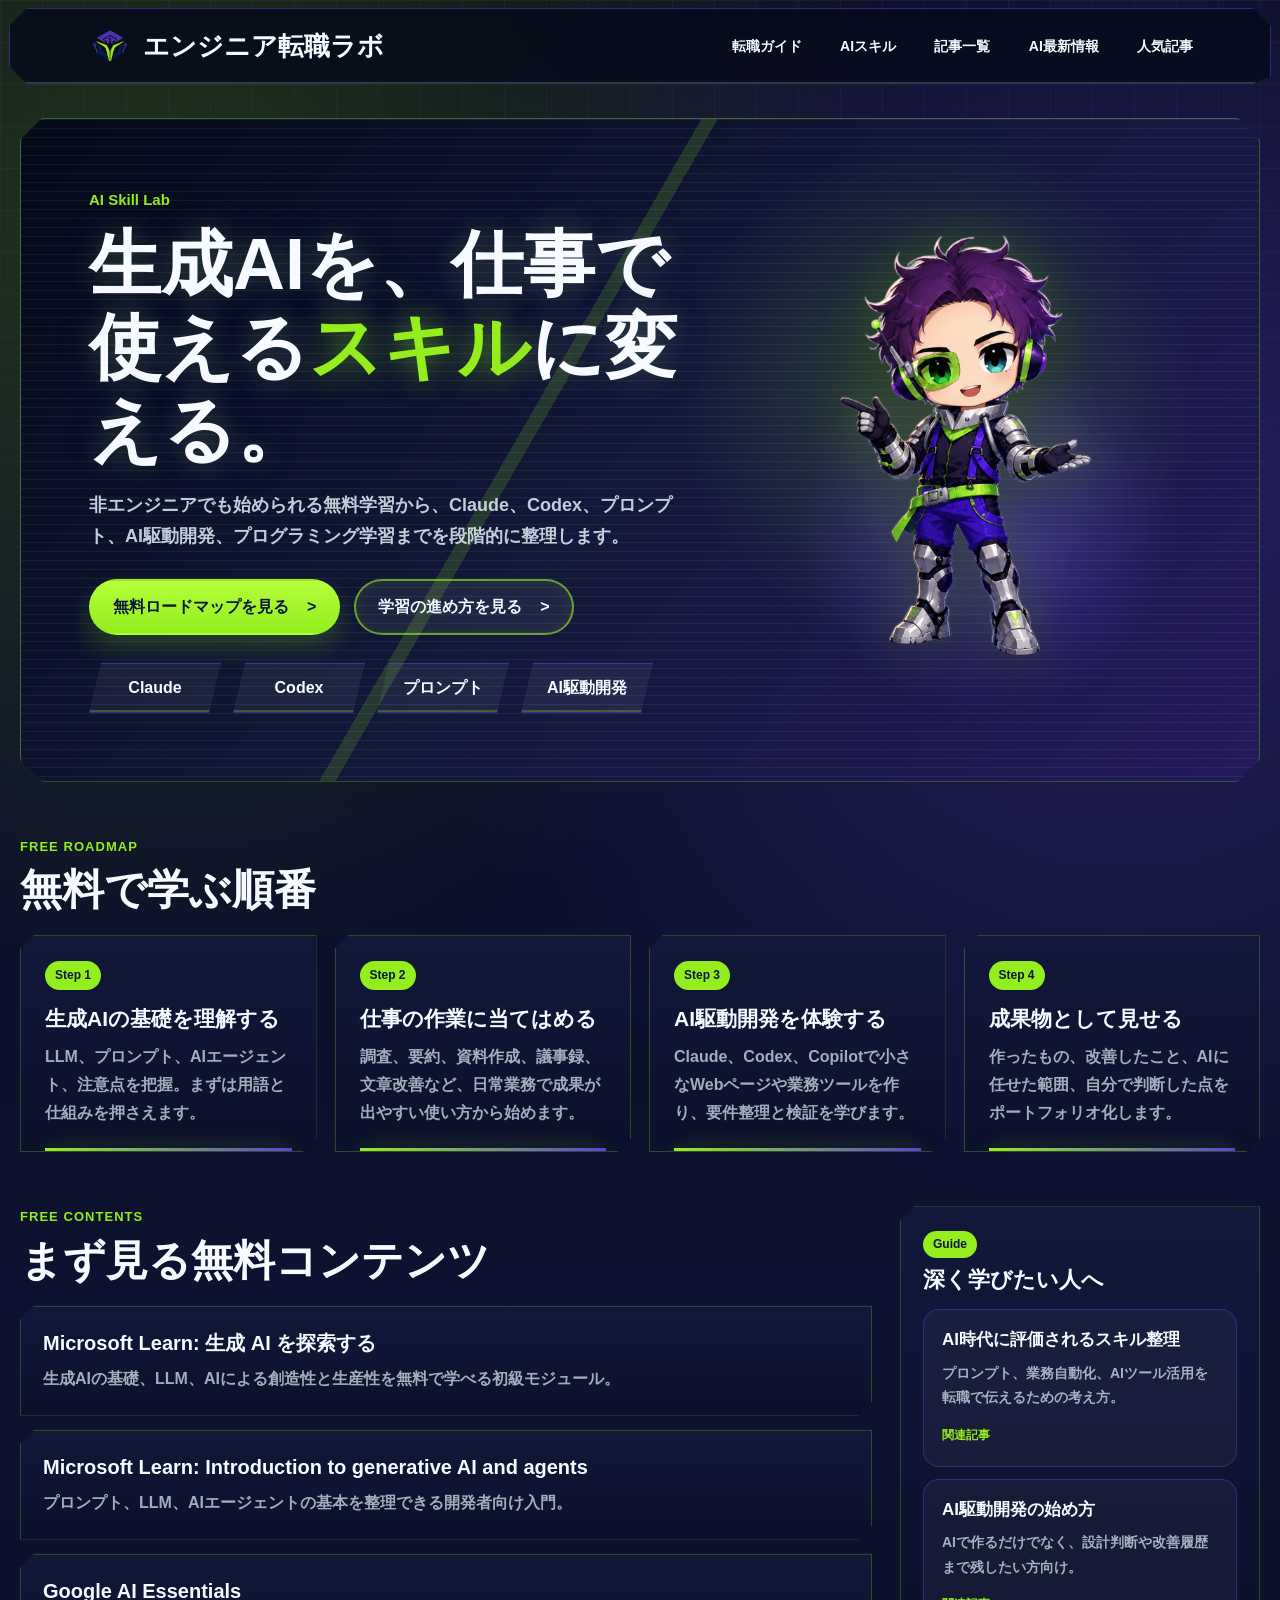
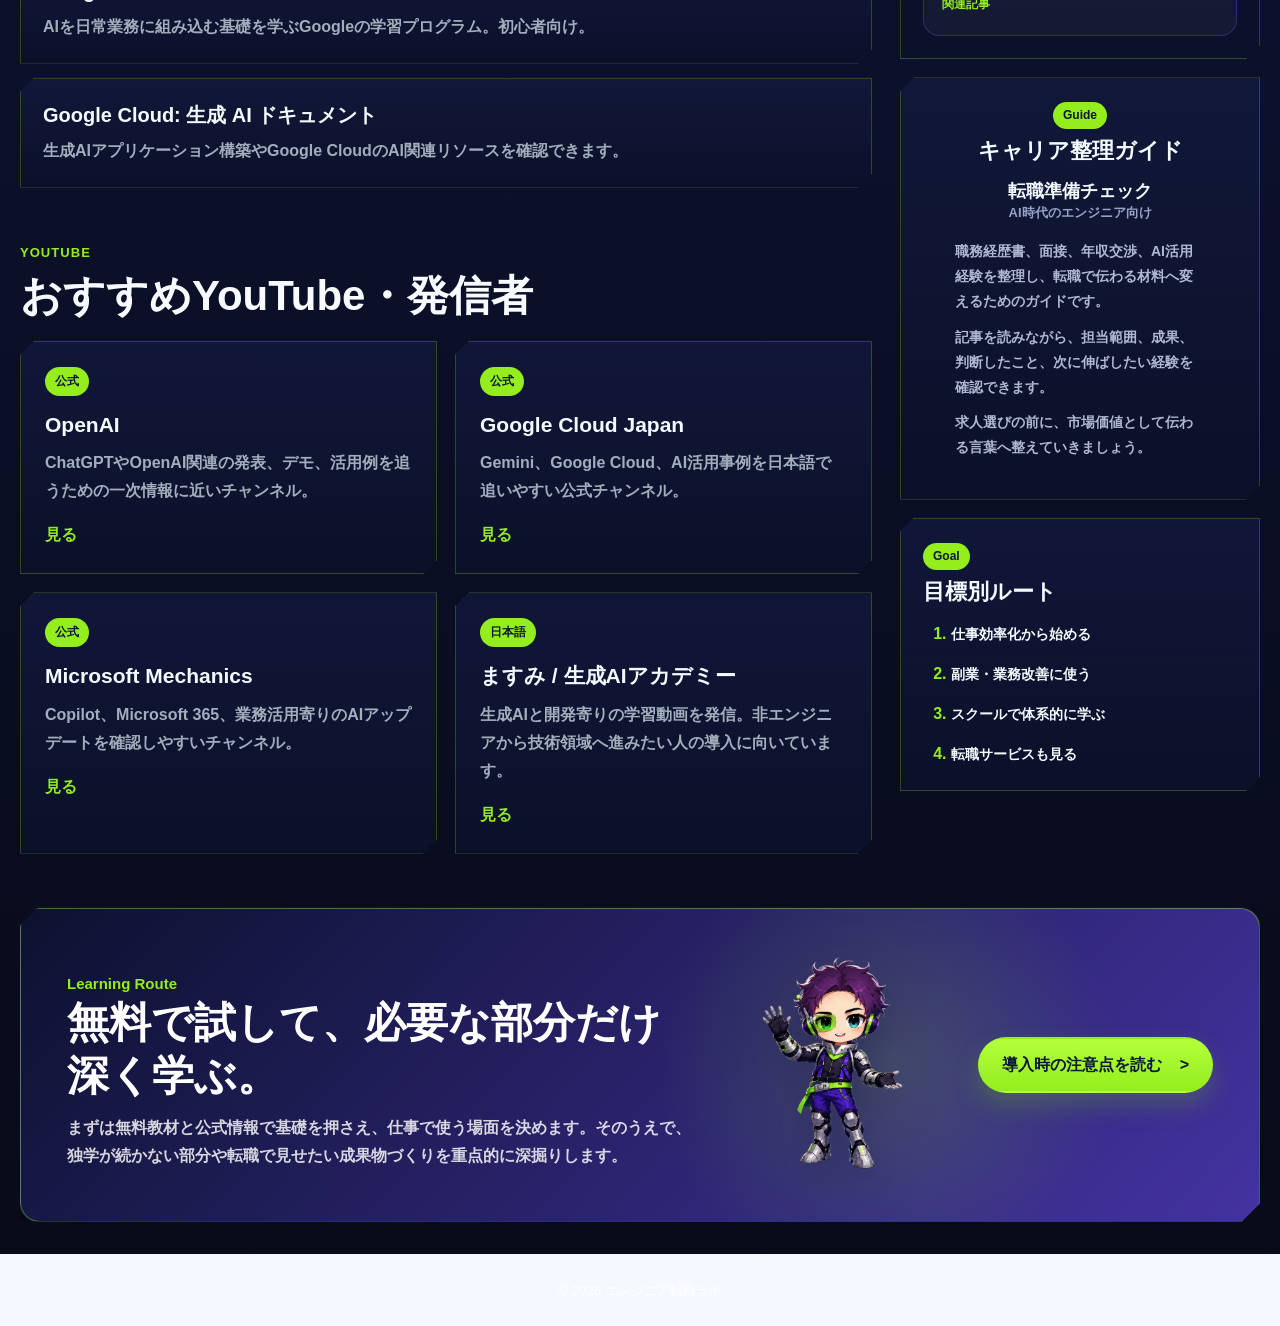
==== ai-skills.html @ df81b8a1 "Harden affiliate link handling" ====
<!DOCTYPE html>
<html lang="ja">
<head>
  <meta charset="UTF-8">
  <meta name="viewport" content="width=device-width, initial-scale=1.0">
  <meta name="description" content="非エンジニアから実務経験者まで、生成AIを仕事とキャリアに活かすための無料学習ロードマップです。">
  <title>AIスキルラボ | 生成AIを無料で学ぶロードマップ</title>
  <link rel="stylesheet" href="styles.css?v=20260515-14">
</head>
<body class="ai-lab-page">
  <header class="site-header">
    <a class="brand" href="index.html">
      <img src="logo2.png" alt="" aria-hidden="true">
      <span>エンジニア転職ラボ</span>
    </a>
    <button class="menu-toggle" type="button" aria-expanded="false" aria-label="メニューを開く">
      <span></span>
      <span></span>
      <span></span>
    </button>
    <nav class="nav" aria-label="主要ナビゲーション">
      <a href="index.html#main-article">転職ガイド</a>
      <a href="ai-skills.html">AIスキル</a>
      <a href="articles.html">記事一覧</a>
      <a href="index.html#ai-news">AI最新情報</a>
      <a href="index.html#popular">人気記事</a>
    </nav>
  </header>

  <main>
    <section class="skill-hero">
      <div>
        <p class="eyebrow">AI Skill Lab</p>
        <h1>生成AIを、仕事で使える<span>スキル</span>に変える。</h1>
        <p>
          非エンジニアでも始められる無料学習から、Claude、Codex、プロンプト、AI駆動開発、プログラミング学習までを段階的に整理します。
        </p>
        <div class="hero-actions">
          <a class="button primary" href="#roadmap">無料ロードマップを見る</a>
          <a class="button secondary" href="#paid">学習の進め方を見る</a>
        </div>
        <div class="cyber-tags" aria-label="学習カテゴリ">
          <a href="#roadmap">Claude</a>
          <a href="#roadmap">Codex</a>
          <a href="#roadmap">プロンプト</a>
          <a href="#roadmap">AI駆動開発</a>
        </div>
      </div>
      <img src="image3.webp" alt="" aria-hidden="true">
    </section>

    <section id="roadmap" class="lab-section">
      <div class="section-heading">
        <p>Free Roadmap</p>
        <h2>無料で学ぶ順番</h2>
      </div>
      <div class="roadmap-grid">
        <article>
          <span>Step 1</span>
          <h3>生成AIの基礎を理解する</h3>
          <p>LLM、プロンプト、AIエージェント、注意点を把握。まずは用語と仕組みを押さえます。</p>
        </article>
        <article>
          <span>Step 2</span>
          <h3>仕事の作業に当てはめる</h3>
          <p>調査、要約、資料作成、議事録、文章改善など、日常業務で成果が出やすい使い方から始めます。</p>
        </article>
        <article>
          <span>Step 3</span>
          <h3>AI駆動開発を体験する</h3>
          <p>Claude、Codex、Copilotで小さなWebページや業務ツールを作り、要件整理と検証を学びます。</p>
        </article>
        <article>
          <span>Step 4</span>
          <h3>成果物として見せる</h3>
          <p>作ったもの、改善したこと、AIに任せた範囲、自分で判断した点をポートフォリオ化します。</p>
        </article>
      </div>
    </section>

    <section class="lab-layout">
      <div>
        <section class="resource-section">
          <div class="section-heading">
            <p>Free Contents</p>
            <h2>まず見る無料コンテンツ</h2>
          </div>
          <div class="resource-list">
            <a href="https://learn.microsoft.com/ja-jp/training/modules/explore-generative-ai/" target="_blank" rel="noopener">
              <strong>Microsoft Learn: 生成 AI を探索する</strong>
              <p>生成AIの基礎、LLM、AIによる創造性と生産性を無料で学べる初級モジュール。</p>
            </a>
            <a href="https://learn.microsoft.com/training/modules/fundamentals-generative-ai" target="_blank" rel="noopener">
              <strong>Microsoft Learn: Introduction to generative AI and agents</strong>
              <p>プロンプト、LLM、AIエージェントの基本を整理できる開発者向け入門。</p>
            </a>
            <a href="https://grow.google/ai-essentials/" target="_blank" rel="noopener">
              <strong>Google AI Essentials</strong>
              <p>AIを日常業務に組み込む基礎を学ぶGoogleの学習プログラム。初心者向け。</p>
            </a>
            <a href="https://cloud.google.com/docs/generative-ai?hl=ja" target="_blank" rel="noopener">
              <strong>Google Cloud: 生成 AI ドキュメント</strong>
              <p>生成AIアプリケーション構築やGoogle CloudのAI関連リソースを確認できます。</p>
            </a>
          </div>
        </section>

        <section class="resource-section">
          <div class="section-heading">
            <p>YouTube</p>
            <h2>おすすめYouTube・発信者</h2>
          </div>
          <div class="creator-grid">
            <article>
              <span>公式</span>
              <h3>OpenAI</h3>
              <p>ChatGPTやOpenAI関連の発表、デモ、活用例を追うための一次情報に近いチャンネル。</p>
              <a href="https://www.youtube.com/@OpenAI" target="_blank" rel="noopener">見る</a>
            </article>
            <article>
              <span>公式</span>
              <h3>Google Cloud Japan</h3>
              <p>Gemini、Google Cloud、AI活用事例を日本語で追いやすい公式チャンネル。</p>
              <a href="https://www.youtube.com/@googlecloudjapan" target="_blank" rel="noopener">見る</a>
            </article>
            <article>
              <span>公式</span>
              <h3>Microsoft Mechanics</h3>
              <p>Copilot、Microsoft 365、業務活用寄りのAIアップデートを確認しやすいチャンネル。</p>
              <a href="https://www.youtube.com/@MicrosoftMechanics" target="_blank" rel="noopener">見る</a>
            </article>
            <article>
              <span>日本語</span>
              <h3>ますみ / 生成AIアカデミー</h3>
              <p>生成AIと開発寄りの学習動画を発信。非エンジニアから技術領域へ進みたい人の導入に向いています。</p>
              <a href="https://www.youtube.com/@masumi_engineer" target="_blank" rel="noopener">見る</a>
            </article>
          </div>
        </section>
      </div>

      <aside class="lab-sidebar">
        <section class="ad-box">
          <div class="side-heading">
            <span>Guide</span>
            <h2>深く学びたい人へ</h2>
          </div>
          <a class="ad-card" href="article.html?slug=ai-era-engineer-skills">
            <strong>AI時代に評価されるスキル整理</strong>
            <p>プロンプト、業務自動化、AIツール活用を転職で伝えるための考え方。</p>
            <em>関連記事</em>
          </a>
          <a class="ad-card" href="article.html?slug=codex-windows-personal-dev">
            <strong>AI駆動開発の始め方</strong>
            <p>AIで作るだけでなく、設計判断や改善履歴まで残したい方向け。</p>
            <em>関連記事</em>
          </a>
        </section>

        <section class="profile-card" aria-label="キャリア整理ガイド">
          <div class="side-heading">
            <span>Guide</span>
            <h2>キャリア整理ガイド</h2>
          </div>
          <div class="profile-author">
            <div>
              <strong>転職準備チェック</strong>
              <span>AI時代のエンジニア向け</span>
            </div>
          </div>
          <div class="profile-copy">
            <p>職務経歴書、面接、年収交渉、AI活用経験を整理し、転職で伝わる材料へ変えるためのガイドです。</p>
            <p>記事を読みながら、担当範囲、成果、判断したこと、次に伸ばしたい経験を確認できます。</p>
            <p>求人選びの前に、市場価値として伝わる言葉へ整えていきましょう。</p>
          </div>
        </section>

        <section class="side-list">
          <div class="side-heading">
            <span>Goal</span>
            <h2>目標別ルート</h2>
          </div>
          <ol>
            <li><a href="#roadmap">仕事効率化から始める</a></li>
            <li><a href="#roadmap">副業・業務改善に使う</a></li>
            <li><a href="#paid">スクールで体系的に学ぶ</a></li>
            <li><a href="index.html#ads">転職サービスも見る</a></li>
          </ol>
        </section>
      </aside>
    </section>

    <section id="paid" class="paid-section">
      <div>
        <p class="eyebrow">Learning Route</p>
        <h2>無料で試して、必要な部分だけ深く学ぶ。</h2>
        <p>
          まずは無料教材と公式情報で基礎を押さえ、仕事で使う場面を決めます。そのうえで、独学が続かない部分や転職で見せたい成果物づくりを重点的に深掘りします。
        </p>
      </div>
      <img class="paid-mascot" src="image5.webp" alt="" aria-hidden="true">
      <a class="button primary" href="article.html?slug=ai-driven-development-team">導入時の注意点を読む</a>
    </section>
  </main>

  <footer class="footer">
    <small>&copy; 2026 エンジニア転職ラボ</small>
  </footer>
  <script src="assets/affiliate-links.js?v=20260515-1"></script>
  <script src="assets/app.js?v=20260515-24"></script>
</body>
</html>
---- styles.css ----
:root {
  --navy: #f4f8ff;
  --text: #dce7ff;
  --muted: #94a3c7;
  --purple: #5b42d6;
  --purple-soft: #211b4c;
  --lime: #94ed1d;
  --lime-soft: #203d16;
  --link: #cfff7b;
  --link-hover: #f4f8ff;
  --line: rgba(148, 237, 29, 0.18);
  --panel: #121a38;
  --bg: #080d1d;
  --shadow: 0 18px 52px rgba(0, 0, 0, 0.36);
}

* {
  box-sizing: border-box;
}

html {
  scroll-behavior: smooth;
}

body {
  margin: 0;
  color: var(--text);
  background:
    radial-gradient(circle at 14% 8%, rgba(91, 66, 214, 0.28), transparent 24%),
    radial-gradient(circle at 92% 18%, rgba(148, 237, 29, 0.12), transparent 22%),
    linear-gradient(180deg, #080d1d 0%, #0d1430 52%, #080d1d 100%);
  font-family: "Hiragino Sans", "Yu Gothic", "Meiryo", "Segoe UI", sans-serif;
  line-height: 1.75;
}

img {
  display: block;
  max-width: 100%;
}

a {
  color: inherit;
  text-decoration: none;
}

.site-header {
  position: sticky;
  top: 0;
  z-index: 20;
  display: flex;
  align-items: center;
  justify-content: space-between;
  gap: 28px;
  padding: 14px clamp(20px, 6vw, 78px);
  background: rgba(8, 13, 29, 0.86);
  border-bottom: 1px solid var(--line);
  box-shadow: 0 6px 28px rgba(0, 0, 0, 0.28);
  backdrop-filter: blur(14px);
}

.brand {
  display: flex;
  align-items: center;
  gap: 10px;
  color: var(--navy);
  font-size: clamp(20px, 2vw, 28px);
  font-weight: 900;
  letter-spacing: 0;
  white-space: nowrap;
}

.brand img {
  width: 46px;
  height: 46px;
  object-fit: contain;
}

.nav {
  display: flex;
  flex-wrap: wrap;
  justify-content: flex-end;
  gap: clamp(16px, 3vw, 42px);
  color: var(--navy);
  font-size: 14px;
  font-weight: 800;
}

.nav a:hover {
  color: var(--lime);
}

.menu-toggle {
  display: none;
  width: 44px;
  height: 44px;
  place-items: center;
  padding: 0;
  border: 1px solid var(--line);
  border-radius: 10px;
  background: rgba(255, 255, 255, 0.08);
  cursor: pointer;
}

.menu-toggle span {
  display: block;
  width: 20px;
  height: 2px;
  border-radius: 999px;
  background: currentColor;
}

.menu-toggle[aria-expanded="true"] span:nth-child(1) {
  transform: translateY(7px) rotate(45deg);
}

.menu-toggle[aria-expanded="true"] span:nth-child(2) {
  opacity: 0;
}

.menu-toggle[aria-expanded="true"] span:nth-child(3) {
  transform: translateY(-7px) rotate(-45deg);
}

.menu-toggle,
.menu-toggle span {
  color: var(--navy);
  transition: transform 0.18s ease, opacity 0.18s ease, background 0.18s ease;
}

.hero {
  position: relative;
  overflow: hidden;
  min-height: 610px;
  display: grid;
  grid-template-columns: minmax(320px, 1fr) minmax(300px, 0.72fr) minmax(320px, 0.82fr);
  gap: clamp(22px, 4vw, 46px);
  align-items: center;
  padding: clamp(44px, 7vw, 82px) clamp(20px, 7vw, 112px);
  background:
    radial-gradient(circle at 78% 60%, rgba(91, 66, 214, 0.32), transparent 25%),
    radial-gradient(circle at 92% 20%, rgba(148, 237, 29, 0.16), transparent 23%),
    linear-gradient(110deg, rgba(12, 18, 42, 0.98) 0%, rgba(18, 25, 58, 0.95) 52%, rgba(13, 18, 43, 0.98) 100%);
}

.hero::before,
.hero::after {
  content: "";
  position: absolute;
  pointer-events: none;
}

.hero::before {
  inset: 0;
  background-image:
    linear-gradient(rgba(148, 237, 29, 0.08) 1px, transparent 1px),
    linear-gradient(90deg, rgba(91, 66, 214, 0.18) 1px, transparent 1px);
  background-size: 36px 36px;
  mask-image: linear-gradient(90deg, rgba(0, 0, 0, 0.35), transparent 45%);
}

.hero::after {
  right: -80px;
  bottom: -120px;
  width: 520px;
  height: 520px;
  border: 1px solid rgba(148, 237, 29, 0.2);
  border-radius: 50%;
}

.hero-copy,
.hero-panel,
.hero-visual {
  position: relative;
  z-index: 1;
}

.eyebrow {
  margin: 0 0 10px;
  color: var(--lime);
  font-size: 15px;
  font-weight: 800;
  letter-spacing: 0;
}

.hero h1 {
  margin: 0;
  color: var(--navy);
  font-size: clamp(42px, 6vw, 76px);
  line-height: 1.14;
  letter-spacing: 0;
}

.hero h1::after {
  content: "";
  display: block;
  width: 160px;
  height: 8px;
  margin-top: 12px;
  border-radius: 999px;
  background: var(--lime);
}

.lead {
  max-width: 620px;
  margin: 18px 0 24px;
  color: var(--text);
  font-size: 17px;
  font-weight: 600;
}

.hero-actions {
  display: flex;
  flex-wrap: wrap;
  gap: 14px;
}

.button {
  display: inline-flex;
  align-items: center;
  justify-content: center;
  min-width: 190px;
  min-height: 50px;
  padding: 12px 22px;
  border: 2px solid transparent;
  border-radius: 999px;
  font-weight: 900;
}

.button::after {
  content: ">";
  margin-left: 18px;
  font-weight: 900;
}

.button.primary {
  color: #0b1738;
  background: linear-gradient(180deg, #b4ff3b, var(--lime));
  box-shadow: 0 12px 24px rgba(117, 198, 18, 0.26);
}

.button.secondary {
  color: #f4f8ff;
  background: rgba(255, 255, 255, 0.06);
  border-color: rgba(148, 237, 29, 0.42);
}

.hero-panel {
  padding: 28px;
  border: 1px solid var(--line);
  border-radius: 24px;
  background: rgba(18, 26, 56, 0.78);
  box-shadow: var(--shadow);
}

.hero-panel h2 {
  margin: 0 0 20px;
  color: var(--navy);
  font-size: 24px;
}

.hero-panel h2::after {
  content: "";
  display: block;
  width: 110px;
  height: 3px;
  margin-top: 8px;
  background: var(--lime);
}

.hero-panel ul {
  display: grid;
  gap: 14px;
  margin: 0;
  padding: 0;
  list-style: none;
}

.hero-panel li {
  display: grid;
  grid-template-columns: 42px 1fr;
  gap: 12px;
  align-items: center;
  color: var(--navy);
  font-weight: 800;
  line-height: 1.5;
}

.hero-panel li span {
  display: grid;
  place-items: center;
  width: 38px;
  height: 38px;
  border-radius: 50%;
  color: #fff;
  background: #5b42d6;
  font-size: 12px;
}

.hero-visual {
  min-height: 500px;
  display: grid;
  place-items: end center;
}

.hero-visual img {
  width: min(440px, 100%);
  max-height: 560px;
  object-fit: contain;
  filter: drop-shadow(0 20px 26px rgba(44, 32, 118, 0.2));
}

.float-card {
  position: absolute;
  padding: 14px 20px;
  border: 1px solid rgba(148, 237, 29, 0.48);
  border-radius: 14px;
  background: rgba(255, 255, 255, 0.78);
  color: var(--navy);
  box-shadow: 0 14px 30px rgba(57, 69, 135, 0.12);
  font-weight: 900;
  line-height: 1.35;
}

.float-card.career {
  top: 30px;
  right: 20px;
}

.float-card.salary {
  right: 0;
  bottom: 118px;
  color: var(--purple);
}

.float-card.resume {
  left: 8px;
  bottom: 46px;
  color: #547a08;
}

.recommended,
.news-section,
.archive-section,
.archive-hero,
.skill-section,
.conversion-section {
  width: min(1440px, calc(100% - 40px));
  margin: 0 auto;
}

.article-layout {
  width: min(1440px, calc(100% - 40px));
  margin: 46px auto 0;
  display: grid;
  grid-template-columns: minmax(0, 1fr) 360px;
  gap: 28px;
  align-items: start;
}

.main-article,
.sidebar section,
.archive-section {
  border: 1px solid var(--line);
  border-radius: 22px;
  background: rgba(18, 26, 56, 0.92);
  box-shadow: var(--shadow);
}

.main-article {
  overflow: hidden;
}

.article-header {
  padding: clamp(28px, 5vw, 54px);
  background:
    radial-gradient(circle at 92% 8%, rgba(148, 237, 29, 0.18), transparent 24%),
    linear-gradient(135deg, rgba(18, 26, 56, 0.98), rgba(28, 24, 76, 0.78));
  border-bottom: 1px solid var(--line);
}

.article-meta {
  margin: 8px 0 12px;
  color: var(--muted);
  font-size: 13px;
  font-weight: 800;
}

.article-header h2 {
  max-width: 880px;
  margin: 0;
  color: var(--navy);
  font-size: clamp(32px, 5vw, 56px);
  line-height: 1.22;
  letter-spacing: 0;
}

.article-header p:last-child {
  max-width: 860px;
  margin: 18px 0 0;
  color: #cfdafa;
  font-size: 18px;
  font-weight: 650;
}

.article-body {
  max-width: 860px;
  padding: clamp(28px, 5vw, 54px);
}

.latest-body {
  max-width: none;
}

.latest-article-cards {
  grid-template-columns: repeat(2, minmax(0, 1fr));
}

.latest-body .inline-pr-ad {
  margin-top: 28px;
  margin-bottom: 0;
}

.article-body h3 {
  margin: 42px 0 14px;
  padding-left: 16px;
  border-left: 5px solid var(--lime);
  color: var(--navy);
  font-size: clamp(24px, 3vw, 32px);
  line-height: 1.35;
}

.article-body h3:first-child {
  margin-top: 0;
}

.article-body p {
  margin: 0 0 22px;
  color: #cfdafa;
  font-size: 17px;
  font-weight: 550;
  line-height: 2;
}

.check-panel {
  margin: 36px 0;
  padding: clamp(22px, 4vw, 32px);
  border: 1px solid rgba(148, 237, 29, 0.56);
  border-radius: 20px;
  background: linear-gradient(135deg, rgba(29, 56, 24, 0.72), rgba(30, 24, 76, 0.64));
}

.check-panel h3 {
  margin: 0 0 18px;
  padding: 0;
  border: 0;
  font-size: clamp(22px, 3vw, 30px);
}

.check-panel ul {
  display: grid;
  gap: 12px;
  margin: 0;
  padding: 0;
  list-style: none;
}

.check-panel li {
  position: relative;
  padding-left: 32px;
  color: var(--navy);
  font-weight: 800;
  line-height: 1.65;
}

.check-panel li::before {
  content: "";
  position: absolute;
  left: 0;
  top: 0.52em;
  width: 18px;
  height: 18px;
  border-radius: 50%;
  background: var(--lime);
  box-shadow: inset 0 0 0 5px #fff;
}

.inline-ad {
  display: grid;
  grid-template-columns: auto minmax(0, 1fr) auto;
  gap: 18px;
  align-items: center;
  margin: 34px 0;
  padding: 20px;
  border: 2px solid rgba(91, 66, 214, 0.18);
  border-radius: 18px;
  background: linear-gradient(135deg, rgba(33, 27, 76, 0.86), rgba(26, 55, 21, 0.64));
}

.inline-pr-ad {
  display: block;
  padding: clamp(10px, 2vw, 14px);
  border-color: rgba(148, 237, 29, 0.28);
  background: linear-gradient(135deg, rgba(18, 26, 56, 0.94), rgba(49, 39, 126, 0.72));
}

.inline-pr-ad .affiliate-banner.is-top-pr {
  position: relative;
  width: 100%;
  max-width: none;
  margin: 0;
  padding: 8px;
  border: 1px solid rgba(74, 50, 200, 0.22);
  border-radius: 18px;
  background:
    linear-gradient(#ffffff, #ffffff) padding-box,
    linear-gradient(135deg, rgba(75, 50, 200, 0.5), rgba(142, 230, 82, 0.55)) border-box;
  box-shadow: 0 18px 38px rgba(35, 44, 84, 0.16);
  transition: transform 180ms ease, box-shadow 180ms ease, border-color 180ms ease;
}

.inline-pr-ad .affiliate-banner.is-top-pr::before {
  content: "PR";
  position: absolute;
  top: -10px;
  left: 16px;
  z-index: 2;
  display: inline-flex;
  align-items: center;
  justify-content: center;
  height: 22px;
  min-width: 38px;
  padding: 0 10px;
  border-radius: 999px;
  color: #fff;
  background: linear-gradient(135deg, var(--purple), #2f246f);
  box-shadow: 0 8px 18px rgba(75, 50, 200, 0.28);
  font-size: 12px;
  font-weight: 900;
  line-height: 1;
}

.inline-pr-ad .affiliate-banner.is-top-pr a {
  display: block;
  width: 100%;
  aspect-ratio: 1619 / 971;
  overflow: hidden;
  border-radius: 12px;
  transition: transform 180ms ease, filter 180ms ease;
}

.inline-pr-ad .affiliate-banner.is-top-pr a img {
  display: block;
  width: 100%;
  height: 100%;
  object-fit: contain;
}

.inline-pr-ad .affiliate-banner.is-top-pr:hover,
.inline-pr-ad .affiliate-banner.is-top-pr:focus-within {
  border-color: rgba(74, 50, 200, 0.36);
  box-shadow: 0 22px 46px rgba(35, 44, 84, 0.2);
  transform: translateY(-3px);
}

.inline-pr-ad .affiliate-banner.is-top-pr:hover a,
.inline-pr-ad .affiliate-banner.is-top-pr:focus-within a {
  filter: saturate(1.06);
  transform: scale(1.015);
}

.inline-pr-ad .affiliate-banner.is-top-pr a:active {
  transform: scale(0.975);
}

.inline-ad span,
.article-cta span,
.side-heading span {
  display: inline-flex;
  width: fit-content;
  padding: 3px 10px;
  border-radius: 999px;
  color: #fff;
  background: var(--purple);
  font-size: 12px;
  font-weight: 900;
}

.inline-ad strong {
  display: block;
  color: var(--navy);
  font-size: 18px;
}

.inline-pr-ad strong {
  margin-top: 10px;
  color: #fff;
  font-size: clamp(19px, 2.2vw, 24px);
  line-height: 1.45;
}

.inline-ad p {
  margin: 4px 0 0;
  color: var(--muted);
  font-size: 14px;
  line-height: 1.6;
}

.inline-pr-ad p {
  margin-top: 8px;
  color: #dce5ff;
}

.inline-ad a {
  min-width: 138px;
  padding: 10px 14px;
  border-radius: 999px;
  color: #0b1738;
  background: var(--lime);
  font-size: 14px;
  font-weight: 900;
  text-align: center;
}

.article-cta {
  display: flex;
  align-items: center;
  justify-content: space-between;
  gap: 22px;
  margin-top: 44px;
  padding: clamp(22px, 4vw, 34px);
  border-radius: 20px;
  background: linear-gradient(135deg, rgba(91, 66, 214, 0.98), rgba(27, 19, 84, 0.98));
  color: #fff;
}

.article-cta h3 {
  margin: 12px 0 8px;
  padding: 0;
  border: 0;
  color: #fff;
}

.article-cta p {
  margin: 0;
  color: rgba(255, 255, 255, 0.82);
  font-size: 15px;
  line-height: 1.7;
}

.sidebar {
  display: grid;
  gap: 18px;
  position: sticky;
  top: 92px;
}

.sidebar section {
  padding: 22px;
}

.side-heading {
  margin-bottom: 14px;
}

.side-heading h2 {
  margin: 8px 0 0;
  color: var(--navy);
  font-size: 22px;
  line-height: 1.3;
}

.ad-box {
  background: linear-gradient(180deg, rgba(18, 26, 56, 0.94), rgba(27, 23, 72, 0.82));
}

.ad-card {
  display: block;
  padding: 18px;
  border: 1px solid var(--line);
  border-radius: 16px;
  background: rgba(255, 255, 255, 0.04);
}

.ad-card + .ad-card {
  margin-top: 12px;
}

.affiliate-banner {
  position: relative;
  display: grid;
  gap: 0;
  justify-items: center;
  justify-self: center;
  margin: 0 0 14px;
  padding: 0;
  border: 0;
  border-radius: 16px;
  background: transparent;
}

.affiliate-banner span {
  display: inline-flex;
  width: fit-content;
  padding: 3px 10px;
  border-radius: 999px;
  color: #fff;
  background: var(--purple);
  font-size: 12px;
  font-weight: 900;
}

.affiliate-banner a {
  display: inline-flex;
  align-items: center;
  justify-content: center;
  overflow: hidden;
  border-radius: 16px;
  box-shadow: 0 12px 28px rgba(57, 69, 135, 0.12);
}

.affiliate-banner a img {
  display: block;
  max-width: none;
  object-fit: contain;
}

.affiliate-banner .tracking-pixel {
  position: absolute;
  width: 1px;
  height: 1px;
  opacity: 0;
  pointer-events: none;
}

.affiliate-banner.is-rectangle {
  width: min(100%, 300px);
  margin-inline: auto;
}

.affiliate-banner.is-rectangle a {
  width: min(100%, 300px);
  aspect-ratio: 300 / 250;
}

.affiliate-banner.is-rectangle a img {
  width: 100%;
  height: 100%;
  object-fit: cover;
}

.affiliate-banner.is-wide {
  width: min(100%, 320px);
  margin-inline: auto;
}

.affiliate-banner.is-wide a {
  width: min(100%, 320px);
  aspect-ratio: 320 / 100;
}

.affiliate-banner.is-wide a img {
  width: 100%;
  height: 100%;
}

.bottom-slim-ad {
  width: min(100% - 32px, 920px);
  margin: 34px auto 62px;
}

.bottom-slim-ad .affiliate-banner {
  margin-bottom: 0;
}

.affiliate-banner.is-slim {
  position: relative;
  width: 100%;
  margin-inline: auto;
  padding: 8px;
  border: 1px solid rgba(74, 50, 200, 0.22);
  border-radius: 18px;
  background:
    linear-gradient(#ffffff, #ffffff) padding-box,
    linear-gradient(135deg, rgba(75, 50, 200, 0.5), rgba(142, 230, 82, 0.55)) border-box;
  box-shadow: 0 18px 38px rgba(35, 44, 84, 0.16);
  transition: transform 180ms ease, box-shadow 180ms ease, border-color 180ms ease;
}

.affiliate-banner.is-slim::before {
  content: "PR";
  position: absolute;
  top: 0;
  left: 16px;
  z-index: 2;
  display: inline-flex;
  align-items: center;
  justify-content: center;
  height: 22px;
  min-width: 38px;
  padding: 0 10px;
  border-radius: 999px;
  color: #fff;
  background: linear-gradient(135deg, var(--purple), #2f246f);
  box-shadow: 0 8px 18px rgba(75, 50, 200, 0.28);
  font-size: 12px;
  font-weight: 900;
  line-height: 1;
}

.affiliate-banner.is-slim a {
  position: relative;
  z-index: 1;
  width: 100%;
  aspect-ratio: 320 / 100;
  overflow: hidden;
  border-radius: 12px;
  transition: transform 180ms ease, filter 180ms ease;
}

.affiliate-banner.is-slim a img {
  width: 100%;
  height: 100%;
  object-fit: cover;
  display: block;
}

.affiliate-banner.is-slim span {
  display: none;
}

.bottom-slim-ad .affiliate-banner.is-slim:hover,
.bottom-slim-ad .affiliate-banner.is-slim:focus-within {
  border-color: rgba(74, 50, 200, 0.36);
  transform: translateY(-3px);
  box-shadow: 0 24px 52px rgba(35, 44, 84, 0.18);
}

.bottom-slim-ad .affiliate-banner.is-slim:hover a,
.bottom-slim-ad .affiliate-banner.is-slim:focus-within a {
  transform: scale(1.015);
}

.bottom-slim-ad .affiliate-banner.is-slim a:active {
  transform: scale(0.975);
}

.affiliate-banner.is-tensyoku {
  width: min(100%, 320px);
  margin-inline: auto;
  padding: 8px;
  border: 1px solid rgba(74, 50, 200, 0.22);
  border-radius: 18px;
  background:
    linear-gradient(#ffffff, #ffffff) padding-box,
    linear-gradient(135deg, rgba(75, 50, 200, 0.5), rgba(142, 230, 82, 0.55)) border-box;
  box-shadow: 0 18px 38px rgba(35, 44, 84, 0.16);
  transition: transform 180ms ease, box-shadow 180ms ease, border-color 180ms ease;
}

.affiliate-banner.is-tensyoku::before {
  content: "PR";
  position: absolute;
  top: -10px;
  left: 16px;
  z-index: 2;
  display: inline-flex;
  align-items: center;
  justify-content: center;
  height: 22px;
  min-width: 38px;
  padding: 0 10px;
  border-radius: 999px;
  color: #fff;
  background: linear-gradient(135deg, var(--purple), #2f246f);
  box-shadow: 0 8px 18px rgba(75, 50, 200, 0.28);
  font-size: 12px;
  font-weight: 900;
  line-height: 1;
}

.affiliate-banner.is-tensyoku a {
  width: min(100%, 320px);
  aspect-ratio: 1619 / 971;
  border-radius: 12px;
  box-shadow: none;
  transition: transform 180ms ease, filter 180ms ease;
}

.affiliate-banner.is-tensyoku a img {
  width: 100%;
  height: 100%;
}

.affiliate-banner.is-tensyoku:hover,
.affiliate-banner.is-tensyoku:focus-within {
  transform: translateY(-3px);
  border-color: rgba(74, 50, 200, 0.36);
  box-shadow: 0 22px 46px rgba(35, 44, 84, 0.2);
}

.affiliate-banner.is-tensyoku:hover a,
.affiliate-banner.is-tensyoku:focus-within a {
  transform: scale(1.015);
  filter: saturate(1.06);
}

.affiliate-banner.is-tensyoku a:active {
  transform: scale(0.975);
}

.affiliate-banner.is-compact {
  width: fit-content;
  justify-items: center;
  padding: 8px;
}

.affiliate-banner.is-compact a {
  width: 100px;
  height: 60px;
}

.affiliate-banner.is-compact a img {
  width: 100%;
  height: 100%;
}

.article-inline-banner {
  display: flex;
  justify-content: center;
  width: 100%;
  margin: 16px 0 22px;
}

.article-inline-banner .affiliate-banner {
  margin: 0;
}

.ad-card strong {
  display: block;
  color: var(--navy);
  font-size: 17px;
  line-height: 1.45;
}

.ad-card p {
  margin: 8px 0 10px;
  color: var(--muted);
  font-size: 14px;
  font-weight: 650;
}

.ad-card em {
  color: var(--purple);
  font-size: 12px;
  font-style: normal;
  font-weight: 900;
}

.side-list ol {
  display: grid;
  gap: 12px;
  margin: 0;
  padding-left: 28px;
}

.side-list li {
  color: var(--purple);
  font-weight: 900;
}

.side-list a {
  color: var(--navy);
  font-size: 14px;
  line-height: 1.55;
}

.profile-card {
  text-align: center;
}

.profile-author {
  display: flex;
  align-items: center;
  justify-content: center;
  gap: 12px;
  margin-bottom: 14px;
}

.profile-author strong,
.profile-author span {
  display: block;
}

.profile-author strong {
  color: var(--navy);
  font-size: 18px;
  line-height: 1.25;
}

.profile-author span {
  color: var(--muted);
  font-size: 13px;
  font-weight: 800;
}

.profile-copy {
  max-width: 250px;
  margin: 0 auto 16px;
  text-align: left;
}

.profile-card p {
  margin: 0 0 10px;
  color: rgba(220, 231, 255, 0.78);
  font-size: 14px;
  font-weight: 650;
  line-height: 1.8;
}

.profile-card p:last-of-type {
  margin-bottom: 0;
}

.profile-card a {
  display: inline-flex;
  align-items: center;
  justify-content: center;
  min-height: 40px;
  padding: 9px 14px;
  border: 1px solid rgba(148, 237, 29, 0.34);
  border-radius: 999px;
  color: var(--navy);
  background: rgba(148, 237, 29, 0.08);
  font-size: 13px;
  font-weight: 900;
}

.profile-card a:hover {
  border-color: var(--lime);
  color: #0b1738;
  background: var(--lime);
}

.topics {
  display: grid;
  gap: 10px;
}

.topics a {
  display: block;
  padding: 12px 0;
  border-top: 1px solid var(--line);
  color: var(--text);
  font-size: 14px;
  font-weight: 800;
  line-height: 1.55;
}

.article-page {
  width: min(1240px, calc(100% - 40px));
  margin: 46px auto 0;
  display: grid;
  grid-template-columns: minmax(0, 1fr) 340px;
  gap: 28px;
  align-items: start;
}

.article-detail,
.article-side section {
  border: 1px solid var(--line);
  border-radius: 22px;
  background: rgba(18, 26, 56, 0.92);
  box-shadow: var(--shadow);
}

.article-detail {
  overflow: hidden;
}

.article-detail-header {
  padding: clamp(26px, 5vw, 48px);
  background:
    radial-gradient(circle at 88% 14%, rgba(148, 237, 29, 0.18), transparent 24%),
    linear-gradient(135deg, rgba(18, 26, 56, 0.98), rgba(33, 27, 76, 0.78));
  border-bottom: 1px solid var(--line);
}

.article-detail-header h1 {
  max-width: 820px;
  margin: 0;
  color: var(--navy);
  font-size: clamp(34px, 5vw, 58px);
  line-height: 1.22;
  letter-spacing: 0;
}

.article-detail-header p:last-of-type {
  max-width: 760px;
  margin: 16px 0 24px;
  color: #cfdafa;
  font-size: 18px;
  font-weight: 650;
}

.article-detail-header img {
  width: 100%;
  aspect-ratio: 16 / 9;
  border-radius: 16px;
  object-fit: cover;
}

.article-detail-body {
  max-width: 820px;
  margin: 0 auto;
  padding: clamp(28px, 5vw, 52px);
}

.article-detail-body h1 {
  display: none;
}

.article-detail-body h2 {
  margin: 42px 0 14px;
  padding-left: 16px;
  border-left: 5px solid var(--lime);
  color: var(--navy);
  font-size: clamp(24px, 3vw, 32px);
  line-height: 1.35;
}

.article-detail-body h2:first-child {
  margin-top: 0;
}

.article-detail-body h3 {
  margin: 30px 0 10px;
  color: var(--navy);
  font-size: 22px;
}

.article-detail-body p,
.article-detail-body li {
  color: #cfdafa;
  font-size: 17px;
  font-weight: 550;
  line-height: 2;
}

.article-detail-body p {
  margin: 0 0 20px;
}

.article-detail-body a {
  color: var(--link);
  font-weight: 900;
  text-decoration: underline;
  text-underline-offset: 3px;
  text-decoration-thickness: 2px;
}

.article-detail-body a:hover {
  color: var(--link-hover);
}

.article-detail-body strong {
  color: var(--navy);
}

.article-detail-body mark {
  display: inline;
  color: var(--navy);
  font-weight: 900;
  background: linear-gradient(transparent 58%, rgba(190, 242, 100, 0.68) 58%);
  padding: 0 0.08em;
}

.article-detail-body ul {
  display: grid;
  gap: 10px;
  margin: 0 0 24px;
  padding-left: 24px;
}

.article-side {
  position: sticky;
  top: 92px;
  display: grid;
  gap: 18px;
}

.article-side section {
  padding: 22px;
}

.related-list {
  display: grid;
  gap: 12px;
}

.related-list a {
  display: grid;
  grid-template-columns: 82px 1fr;
  gap: 12px;
  align-items: center;
  padding-top: 12px;
  border-top: 1px solid var(--line);
}

.related-list img {
  grid-row: 1 / span 2;
  width: 82px;
  aspect-ratio: 16 / 10;
  border-radius: 8px;
  object-fit: cover;
}

.related-list span {
  grid-column: 2;
  display: block;
  color: var(--lime);
  font-size: 12px;
  font-weight: 900;
}

.related-list strong {
  grid-column: 2;
  display: block;
  color: var(--navy);
  font-size: 14px;
  line-height: 1.5;
}

.skill-section {
  margin-top: 54px;
}

.skill-grid {
  display: grid;
  grid-template-columns: repeat(4, minmax(0, 1fr));
  gap: 18px;
}

.skill-grid article {
  min-height: 240px;
  padding: 24px;
  border: 1px solid var(--line);
  border-radius: 20px;
  background: rgba(18, 26, 56, 0.92);
  box-shadow: 0 14px 34px rgba(55, 64, 130, 0.1);
}

.skill-grid span {
  display: grid;
  place-items: center;
  width: 46px;
  height: 46px;
  margin-bottom: 22px;
  border-radius: 50%;
  color: #fff;
  background: var(--purple);
  font-size: 13px;
  font-weight: 900;
}

.skill-grid h3 {
  margin: 0 0 10px;
  color: var(--navy);
  font-size: 22px;
  line-height: 1.35;
}

.skill-grid p {
  margin: 0;
  color: var(--muted);
  font-weight: 650;
}

.conversion-section {
  margin-top: 54px;
  display: grid;
  grid-template-columns: minmax(0, 1fr) auto;
  gap: 28px;
  align-items: center;
  padding: clamp(26px, 5vw, 46px);
  border: 1px solid var(--line);
  border-radius: 22px;
  background:
    radial-gradient(circle at 8% 20%, rgba(148, 237, 29, 0.22), transparent 24%),
    linear-gradient(135deg, rgba(18, 26, 56, 0.96), rgba(38, 26, 94, 0.78));
  box-shadow: var(--shadow);
}

.conversion-section h2 {
  margin: 0;
  color: var(--navy);
  font-size: clamp(28px, 4vw, 42px);
  line-height: 1.25;
}

.conversion-section p:last-child {
  max-width: 850px;
  margin: 12px 0 0;
  color: var(--muted);
  font-weight: 700;
}

.recommended {
  padding: 20px 0 0;
}

.section-title {
  display: grid;
  grid-template-columns: 1fr auto 1fr;
  gap: 18px;
  align-items: center;
  margin: 0 auto 18px;
  text-align: center;
}

.section-title span {
  height: 3px;
  background: linear-gradient(90deg, transparent, var(--purple), var(--lime));
}

.section-title span:last-child {
  background: linear-gradient(90deg, var(--lime), var(--purple), transparent);
}

.section-title h2 {
  margin: 0;
  color: var(--navy);
  font-size: 28px;
  line-height: 1.2;
}

.section-title p {
  margin: 4px 0 0;
  color: var(--muted);
  font-size: 14px;
  font-weight: 700;
}

.article-cards {
  display: grid;
  grid-template-columns: repeat(3, minmax(0, 1fr));
  gap: 18px;
}

.article-card {
  display: grid;
  grid-template-rows: auto 1fr;
  gap: 14px;
  min-width: 0;
  min-height: 0;
  overflow: hidden;
  padding: 14px;
  border: 1px solid var(--line);
  border-radius: 18px;
  background: rgba(18, 26, 56, 0.92);
  box-shadow: var(--shadow);
  transition: transform 0.18s ease, border-color 0.18s ease, box-shadow 0.18s ease;
}

.article-card:hover {
  border-color: rgba(148, 237, 29, 0.52);
  box-shadow: 0 22px 58px rgba(0, 0, 0, 0.42);
  transform: translateY(-2px);
}

.article-card img {
  width: 100%;
  aspect-ratio: 40 / 21;
  height: auto;
  border-radius: 12px;
  object-fit: cover;
}

.article-card > div,
.archive-card > div {
  min-width: 0;
}

.label {
  display: inline-flex;
  align-items: center;
  min-height: 26px;
  margin-bottom: 8px;
  padding: 3px 12px;
  border-radius: 8px;
  font-size: 12px;
  font-weight: 900;
}

.label.green {
  color: #cfff7b;
  background: var(--lime-soft);
}

.label.purple {
  color: var(--purple);
  background: var(--purple-soft);
}

.label.lime {
  color: #cfff7b;
  background: var(--lime-soft);
}

.article-card h3 {
  margin: 0 0 8px;
  color: var(--navy);
  font-size: 18px;
  line-height: 1.45;
}

.article-card p {
  margin: 0 0 8px;
  color: #aebbe0;
  font-size: 14px;
  font-weight: 600;
  line-height: 1.6;
}

.article-card time {
  color: #92a2ca;
  font-size: 13px;
  font-weight: 800;
}

.news-section {
  margin-top: 54px;
}

.section-heading {
  margin-bottom: 18px;
}

.section-heading p {
  margin: 0 0 6px;
  color: var(--purple);
  font-size: 13px;
  font-weight: 900;
  letter-spacing: 0.08em;
  text-transform: uppercase;
}

.section-heading h2,
.career-band h2 {
  margin: 0;
  color: var(--navy);
  font-size: clamp(28px, 4vw, 42px);
  line-height: 1.25;
  letter-spacing: 0;
}

.news-grid {
  display: grid;
  grid-template-columns: repeat(3, minmax(0, 1fr));
  gap: 18px;
}

.news-grid article {
  padding: 26px;
  border: 1px solid var(--line);
  border-radius: 18px;
  background: rgba(18, 26, 56, 0.92);
  box-shadow: 0 14px 34px rgba(55, 64, 130, 0.1);
}

.news-grid span {
  display: inline-flex;
  margin-bottom: 14px;
  padding: 4px 10px;
  border-radius: 8px;
  color: #fff;
  background: var(--purple);
  font-size: 12px;
  font-weight: 900;
}

.news-grid h3 {
  margin: 0 0 12px;
  color: var(--navy);
  font-size: 21px;
  line-height: 1.45;
}

.news-grid p {
  margin: 0;
  color: #aebbe0;
  font-weight: 600;
}

.news-grid a {
  display: inline-flex;
  margin-top: 18px;
  color: var(--purple);
  font-size: 14px;
  font-weight: 900;
}

.career-band {
  width: min(1440px, calc(100% - 40px));
  margin: 54px auto 0;
  display: grid;
  grid-template-columns: 170px 1fr auto;
  gap: 28px;
  align-items: center;
  padding: 22px clamp(22px, 4vw, 44px);
  border: 1px solid var(--line);
  border-radius: 20px;
  background:
    radial-gradient(circle at 4% 70%, rgba(148, 237, 29, 0.22), transparent 22%),
    linear-gradient(100deg, rgba(33, 27, 76, 0.86), rgba(18, 26, 56, 0.94));
  box-shadow: var(--shadow);
}

.mini-mascot {
  display: grid;
  place-items: end center;
  width: 190px;
  height: 128px;
  overflow: hidden;
}

.mini-mascot img {
  width: 126px;
}

.career-band p {
  margin: 8px 0 0;
  color: #aebbe0;
  font-weight: 700;
}

.archive-section {
  margin-top: 54px;
  padding: clamp(24px, 4vw, 36px);
}

.archive-hero {
  margin-top: 42px;
  padding: clamp(34px, 6vw, 64px);
  border: 1px solid var(--line);
  border-radius: 24px;
  background:
    radial-gradient(circle at 88% 12%, rgba(127, 92, 255, 0.14), transparent 24%),
    linear-gradient(135deg, rgba(255, 255, 255, 0.94), rgba(247, 250, 255, 0.9));
  box-shadow: 0 18px 44px rgba(55, 64, 130, 0.12);
}

.archive-hero h1 {
  margin: 0;
  color: var(--navy);
  font-size: clamp(38px, 6vw, 64px);
  line-height: 1.14;
}

.archive-hero p:last-child,
.archive-teaser p {
  max-width: 820px;
  margin: 14px 0 0;
  color: var(--muted);
  font-size: 16px;
  font-weight: 700;
  line-height: 1.8;
}

.archive-teaser {
  display: grid;
  gap: 18px;
}

.archive-teaser .button {
  justify-self: start;
}

.archive-filters {
  display: flex;
  flex-wrap: wrap;
  gap: 10px;
  margin: 0 0 18px;
}

.archive-filters button {
  min-height: 38px;
  padding: 7px 16px;
  border: 1px solid rgba(148, 237, 29, 0.34);
  border-radius: 999px;
  color: var(--navy);
  background: rgba(255, 255, 255, 0.06);
  font: inherit;
  font-size: 13px;
  font-weight: 900;
  cursor: pointer;
}

.archive-filters button:hover,
.archive-filters button.is-active {
  color: #0b1738;
  background: var(--lime);
}

.archive-list {
  display: grid;
  grid-template-columns: 1fr;
  gap: 14px;
}

.archive-card {
  display: grid;
  grid-template-columns: minmax(360px, 44%) minmax(0, 1fr);
  gap: 18px;
  align-items: center;
  padding: 14px;
  min-width: 0;
  overflow: hidden;
  border: 1px solid var(--line);
  border-radius: 16px;
  background: rgba(255, 255, 255, 0.04);
  transition: transform 0.18s ease, border-color 0.18s ease;
}

.archive-card:hover {
  border-color: rgba(148, 237, 29, 0.52);
  transform: translateY(-2px);
}

.archive-card img {
  width: 100%;
  aspect-ratio: 40 / 21;
  min-width: 0;
  border-radius: 10px;
  object-fit: contain;
  background: #071632;
}

.archive-meta {
  display: flex;
  flex-wrap: wrap;
  gap: 10px;
  align-items: center;
  margin-bottom: 8px;
}

.archive-meta .label {
  margin-bottom: 0;
}

.archive-card time {
  color: #92a2ca;
  font-size: 13px;
  font-weight: 800;
}

.archive-card strong {
  display: block;
  color: var(--navy);
  font-size: 18px;
  line-height: 1.45;
}

.archive-card p {
  margin: 7px 0 0;
  color: #aebbe0;
  font-size: 14px;
  font-weight: 650;
  line-height: 1.6;
}

.source-chip {
  display: inline-flex;
  width: fit-content;
  margin-top: 10px;
  border: 1px solid rgba(91, 66, 214, 0.22);
  border-radius: 999px;
  background: rgba(91, 66, 214, 0.08);
  color: var(--purple);
  padding: 3px 10px;
  font-size: 12px;
  font-weight: 900;
}

.news-card {
  display: grid;
  align-content: start;
  gap: 10px;
}

.news-card strong {
  display: block;
  color: var(--navy);
  font-size: 14px;
  line-height: 1.6;
}

.news-links {
  display: flex;
  flex-wrap: wrap;
  justify-content: center;
  gap: 12px;
  margin-top: 4px;
}

.news-links a {
  display: inline-flex;
  align-items: center;
  justify-content: center;
  min-height: 44px;
  padding: 10px 16px;
  border: 1px solid transparent;
  border-radius: 12px;
  font-size: 15px;
  font-weight: 900;
  line-height: 1.2;
  text-decoration: none;
  transition: transform 180ms ease, box-shadow 180ms ease, border-color 180ms ease, background 180ms ease;
}

.news-links .news-link-primary {
  color: #0b1738;
  background: var(--lime);
  box-shadow: 0 10px 22px rgba(148, 237, 29, 0.2);
}

.news-links .news-link-secondary {
  color: #fff;
  background: var(--purple);
  box-shadow: 0 10px 22px rgba(91, 66, 214, 0.2);
}

.news-links a:hover {
  transform: translateY(-2px);
}

.news-links .news-link-primary:hover {
  border-color: rgba(11, 23, 56, 0.18);
  box-shadow: 0 15px 30px rgba(148, 237, 29, 0.28);
}

.news-links .news-link-secondary:hover {
  border-color: rgba(255, 255, 255, 0.34);
  box-shadow: 0 15px 30px rgba(91, 66, 214, 0.3);
}

.news-links a:active {
  transform: scale(0.97);
}

.official-source-box {
  margin: 18px 24px 0;
  border: 1px solid rgba(91, 66, 214, 0.22);
  border-radius: 16px;
  background: #f8fbff;
  padding: 18px;
}

.official-source-box span,
.official-source-box strong {
  display: block;
}

.official-source-box span {
  color: var(--purple);
  font-size: 13px;
  font-weight: 900;
}

.official-source-box strong {
  color: var(--navy);
  font-size: 18px;
}

.official-source-box p {
  margin: 8px 0 0;
  color: var(--text);
  font-weight: 650;
}

.official-source-box a {
  display: inline-flex;
  margin-top: 12px;
  color: var(--purple);
  font-weight: 900;
  text-decoration: underline;
  text-underline-offset: 3px;
}

.archive-pagination {
  display: flex;
  flex-wrap: wrap;
  gap: 10px;
  align-items: center;
  justify-content: center;
  margin-top: 20px;
}

.archive-pagination button {
  min-width: 44px;
  min-height: 40px;
  padding: 8px 14px;
  border: 1px solid rgba(148, 237, 29, 0.34);
  border-radius: 999px;
  color: var(--navy);
  background: rgba(255, 255, 255, 0.06);
  font: inherit;
  font-size: 13px;
  font-weight: 900;
  cursor: pointer;
}

.archive-pagination button:hover:not(:disabled),
.archive-pagination button.is-active {
  color: #0b1738;
  background: var(--lime);
}

.archive-pagination button:disabled {
  cursor: not-allowed;
  opacity: 0.42;
}

.archive-pages {
  display: flex;
  flex-wrap: wrap;
  gap: 8px;
  justify-content: center;
}

.footer {
  margin-top: 32px;
  padding: 22px;
  color: #fff;
  background: var(--navy);
  text-align: center;
}

.skill-hero {
  width: min(1440px, calc(100% - 40px));
  margin: 34px auto 0;
  display: grid;
  grid-template-columns: minmax(0, 1fr) 460px;
  gap: 28px;
  align-items: center;
  padding: clamp(34px, 6vw, 68px);
  border: 1px solid var(--line);
  border-radius: 26px;
  background:
    radial-gradient(circle at 88% 18%, rgba(148, 237, 29, 0.28), transparent 22%),
    linear-gradient(135deg, #ffffff, #f0edff);
  box-shadow: var(--shadow);
}

.skill-hero h1 {
  max-width: 820px;
  margin: 0;
  color: var(--navy);
  font-size: clamp(40px, 6vw, 72px);
  line-height: 1.15;
}

.skill-hero p:not(.eyebrow) {
  max-width: 760px;
  margin: 18px 0 26px;
  color: var(--text);
  font-size: 18px;
  font-weight: 650;
}

.skill-hero img {
  width: min(440px, 100%);
  justify-self: center;
  filter: drop-shadow(0 20px 26px rgba(44, 32, 118, 0.2));
}

.lab-section,
.lab-layout,
.paid-section {
  width: min(1440px, calc(100% - 40px));
  margin: 54px auto 0;
}

.roadmap-grid,
.creator-grid {
  display: grid;
  grid-template-columns: repeat(4, minmax(0, 1fr));
  gap: 18px;
}

.roadmap-grid article,
.creator-grid article,
.resource-list a,
.paid-section {
  border: 1px solid var(--line);
  border-radius: 20px;
  background: rgba(18, 26, 56, 0.92);
  box-shadow: 0 14px 34px rgba(55, 64, 130, 0.1);
}

.roadmap-grid article,
.creator-grid article {
  padding: 24px;
}

.roadmap-grid span,
.creator-grid span {
  display: inline-flex;
  margin-bottom: 14px;
  padding: 4px 10px;
  border-radius: 999px;
  color: #fff;
  background: var(--purple);
  font-size: 12px;
  font-weight: 900;
}

.roadmap-grid h3,
.creator-grid h3 {
  margin: 0 0 10px;
  color: var(--navy);
  font-size: 21px;
  line-height: 1.4;
}

.roadmap-grid p,
.creator-grid p,
.resource-list p,
.paid-section p {
  margin: 0;
  color: var(--muted);
  font-weight: 650;
}

.lab-layout {
  display: grid;
  grid-template-columns: minmax(0, 1fr) 360px;
  gap: 28px;
  align-items: start;
}

.resource-section + .resource-section {
  margin-top: 54px;
}

.resource-list {
  display: grid;
  gap: 14px;
}

.resource-list a {
  display: block;
  padding: 22px;
}

.resource-list strong {
  display: block;
  margin-bottom: 8px;
  color: var(--navy);
  font-size: 20px;
  line-height: 1.4;
}

.creator-grid {
  grid-template-columns: repeat(2, minmax(0, 1fr));
}

.creator-grid a {
  display: inline-flex;
  margin-top: 16px;
  color: var(--purple);
  font-weight: 900;
}

.lab-sidebar {
  display: grid;
  gap: 18px;
  position: sticky;
  top: 92px;
}

.lab-sidebar section {
  padding: 22px;
  border: 1px solid var(--line);
  border-radius: 22px;
  background: rgba(18, 26, 56, 0.92);
  box-shadow: var(--shadow);
}

.paid-section {
  display: grid;
  grid-template-columns: minmax(0, 1fr) 230px auto;
  gap: 28px;
  align-items: center;
  padding: clamp(26px, 5vw, 46px);
  background: linear-gradient(135deg, #5b42d6, #30229d);
  color: #fff;
}

.paid-section h2 {
  margin: 0;
  color: #fff;
  font-size: clamp(28px, 4vw, 42px);
  line-height: 1.25;
}

.paid-section p {
  max-width: 860px;
  margin-top: 12px;
  color: rgba(255, 255, 255, 0.82);
}

.paid-section .eyebrow {
  color: #fff;
}

.paid-mascot {
  width: 220px;
  max-height: 230px;
  object-fit: contain;
  justify-self: center;
  align-self: end;
  filter: drop-shadow(0 16px 20px rgba(18, 15, 55, 0.28));
}

body:not(.ai-lab-page) {
  --navy: #071632;
  --text: #26324a;
  --muted: #63708b;
  --line: #dce5f6;
  --panel: #ffffff;
  --bg: #f6f8ff;
  --shadow: 0 18px 42px rgba(57, 69, 135, 0.12);
  --lime: #82df18;
  --lime-soft: #ecffd8;
  --purple-soft: #efeaff;
  --link: #4b32c8;
  --link-hover: #291a78;
  color: var(--text);
  background:
    radial-gradient(circle at 16% 8%, rgba(91, 66, 214, 0.12), transparent 24%),
    radial-gradient(circle at 92% 12%, rgba(130, 223, 24, 0.12), transparent 22%),
    linear-gradient(180deg, #ffffff 0%, #f6f8ff 52%, #eef4ff 100%);
}

body:not(.ai-lab-page) .site-header {
  background: rgba(255, 255, 255, 0.92);
  border-bottom-color: var(--line);
  box-shadow: 0 8px 26px rgba(57, 69, 135, 0.1);
}

body:not(.ai-lab-page) .brand,
body:not(.ai-lab-page) .nav {
  color: var(--navy);
}

body:not(.ai-lab-page) .nav a:hover {
  color: var(--purple);
}

body:not(.ai-lab-page) .hero {
  background:
    radial-gradient(circle at 82% 58%, rgba(91, 66, 214, 0.12), transparent 26%),
    radial-gradient(circle at 92% 20%, rgba(130, 223, 24, 0.16), transparent 22%),
    linear-gradient(110deg, #ffffff 0%, #f7f9ff 55%, #eef4ff 100%);
  border-bottom: 1px solid var(--line);
}

body:not(.ai-lab-page) .hero::before {
  background-image:
    linear-gradient(rgba(91, 66, 214, 0.07) 1px, transparent 1px),
    linear-gradient(90deg, rgba(130, 223, 24, 0.12) 1px, transparent 1px);
}

body:not(.ai-lab-page) .hero::after {
  border-color: rgba(91, 66, 214, 0.14);
}

body:not(.ai-lab-page) .eyebrow,
body:not(.ai-lab-page) .section-heading p {
  color: var(--purple);
}

body:not(.ai-lab-page) .lead,
body:not(.ai-lab-page) .article-header p:last-child,
body:not(.ai-lab-page) .article-body p,
body:not(.ai-lab-page) .article-detail-header p:last-of-type,
body:not(.ai-lab-page) .article-detail-body p,
body:not(.ai-lab-page) .article-detail-body li,
body:not(.ai-lab-page) .topics a {
  color: var(--text);
}

body:not(.ai-lab-page) .news-links .news-link-primary {
  border-color: rgba(148, 237, 29, 0.44);
  background: var(--lime);
}

body:not(.ai-lab-page) .news-links .news-link-secondary {
  border-color: rgba(91, 66, 214, 0.28);
  background: var(--purple);
}

body:not(.ai-lab-page) .button.secondary {
  color: var(--purple);
  background: #ffffff;
  border-color: rgba(91, 66, 214, 0.32);
}

body:not(.ai-lab-page) .hero-panel,
body:not(.ai-lab-page) .main-article,
body:not(.ai-lab-page) .sidebar section,
body:not(.ai-lab-page) .archive-section,
body:not(.ai-lab-page) .article-detail,
body:not(.ai-lab-page) .article-side section,
body:not(.ai-lab-page) .skill-grid article,
body:not(.ai-lab-page) .article-card,
body:not(.ai-lab-page) .news-grid article {
  background: rgba(255, 255, 255, 0.94);
  border-color: var(--line);
  box-shadow: var(--shadow);
}

body:not(.ai-lab-page) .article-header,
body:not(.ai-lab-page) .article-detail-header {
  background:
    radial-gradient(circle at 92% 8%, rgba(130, 223, 24, 0.18), transparent 24%),
    linear-gradient(135deg, #ffffff, #eef2ff);
}

body:not(.ai-lab-page) .check-panel,
body:not(.ai-lab-page) .inline-ad,
body:not(.ai-lab-page) .conversion-section,
body:not(.ai-lab-page) .career-band {
  background:
    radial-gradient(circle at 8% 20%, rgba(130, 223, 24, 0.18), transparent 24%),
    linear-gradient(135deg, #ffffff, #f0f4ff);
  border-color: var(--line);
  box-shadow: var(--shadow);
}

body:not(.ai-lab-page) .article-cta {
  background: linear-gradient(135deg, #5b42d6, #315fce);
}

body:not(.ai-lab-page) .ad-box {
  background: #ffffff;
}

body:not(.ai-lab-page) .ad-card,
body:not(.ai-lab-page) .archive-card {
  background: #f8fbff;
  border-color: var(--line);
}

body:not(.ai-lab-page) .article-card p,
body:not(.ai-lab-page) .news-grid p,
body:not(.ai-lab-page) .career-band p,
body:not(.ai-lab-page) .archive-card p {
  color: var(--muted);
}

body:not(.ai-lab-page) .archive-filters button,
body:not(.ai-lab-page) .archive-pagination button {
  color: var(--navy);
  background: #ffffff;
  border-color: var(--line);
}

body:not(.ai-lab-page) .archive-filters button:hover,
body:not(.ai-lab-page) .archive-filters button.is-active,
body:not(.ai-lab-page) .archive-pagination button:hover:not(:disabled),
body:not(.ai-lab-page) .archive-pagination button.is-active {
  color: #0b1738;
  background: var(--lime);
}

body:not(.ai-lab-page) .label.green,
body:not(.ai-lab-page) .label.lime {
  color: #315f00;
}

body:not(.ai-lab-page) .label.purple {
  color: var(--purple);
}

body:not(.ai-lab-page) .footer {
  color: var(--muted);
  background: #ffffff;
  border-top: 1px solid var(--line);
}

.ai-lab-page {
  color: #e8f7ff;
  --navy: #f4f8ff;
  --text: #dce7ff;
  --muted: #94a3c7;
  --line: rgba(148, 237, 29, 0.18);
  --panel: #121a38;
  --bg: #080d1d;
  --shadow: 0 18px 52px rgba(0, 0, 0, 0.36);
  --lime: #94ed1d;
  --lime-soft: #203d16;
  --purple-soft: #211b4c;
  background:
    linear-gradient(135deg, rgba(148, 237, 29, 0.04) 0 1px, transparent 1px 100%),
    radial-gradient(circle at 12% 8%, rgba(148, 237, 29, 0.18), transparent 26%),
    radial-gradient(circle at 88% 16%, rgba(91, 66, 214, 0.34), transparent 28%),
    linear-gradient(180deg, #070b1b 0%, #0d1230 44%, #080b18 100%);
  background-size: 100% 100%, auto, auto, auto;
}

.ai-lab-page::before {
  content: "";
  position: fixed;
  inset: 0;
  z-index: -1;
  pointer-events: none;
  background-image:
    linear-gradient(rgba(148, 237, 29, 0.08) 1px, transparent 1px),
    linear-gradient(90deg, rgba(91, 66, 214, 0.16) 1px, transparent 1px);
  background-size: 42px 42px;
  mask-image: linear-gradient(180deg, rgba(0, 0, 0, 0.75), transparent 92%);
}

.ai-lab-page .site-header {
  width: min(100% - 18px, 1660px);
  margin: 8px auto 0;
  clip-path: polygon(18px 0, calc(100% - 18px) 0, 100% 18px, 100% calc(100% - 8px), calc(100% - 18px) 100%, 18px 100%, 0 calc(100% - 18px), 0 18px);
  background: rgba(7, 11, 27, 0.84);
  border-bottom-color: rgba(148, 237, 29, 0.24);
  border: 1px solid rgba(91, 66, 214, 0.52);
  box-shadow:
    inset 0 -1px 0 rgba(148, 237, 29, 0.26),
    0 0 28px rgba(91, 66, 214, 0.18);
}

.ai-lab-page .brand,
.ai-lab-page .nav {
  color: #f4fbff;
}

.ai-lab-page .nav a:hover {
  color: var(--lime);
}

.ai-lab-page .skill-hero {
  position: relative;
  overflow: hidden;
  border-color: rgba(148, 237, 29, 0.36);
  clip-path: polygon(22px 0, calc(100% - 22px) 0, 100% 22px, 100% calc(100% - 22px), calc(100% - 22px) 100%, 22px 100%, 0 calc(100% - 22px), 0 22px);
  background:
    radial-gradient(circle at 78% 62%, rgba(91, 66, 214, 0.52), transparent 18%),
    radial-gradient(circle at 74% 42%, rgba(148, 237, 29, 0.2), transparent 26%),
    linear-gradient(135deg, rgba(4, 9, 24, 0.98), rgba(18, 24, 58, 0.96) 52%, rgba(38, 26, 94, 0.84));
  box-shadow:
    0 0 0 1px rgba(91, 66, 214, 0.28),
    0 24px 80px rgba(0, 0, 0, 0.38),
    0 0 56px rgba(91, 66, 214, 0.24);
}

.ai-lab-page .skill-hero::before {
  content: "";
  position: absolute;
  inset: 0;
  pointer-events: none;
  background:
    linear-gradient(120deg, transparent 0 42%, rgba(148, 237, 29, 0.16) 42% 43%, transparent 43% 100%),
    linear-gradient(rgba(255, 255, 255, 0.06) 1px, transparent 1px);
  background-size: auto, 100% 9px;
}

.ai-lab-page .skill-hero > * {
  position: relative;
  z-index: 1;
}

.ai-lab-page .skill-hero h1 {
  color: #f7fbff;
  text-shadow:
    0 0 28px rgba(148, 237, 29, 0.18),
    0 0 42px rgba(91, 66, 214, 0.22);
}

.ai-lab-page .skill-hero h1 span {
  color: var(--lime);
  text-shadow: 0 0 28px rgba(148, 237, 29, 0.52);
}

.ai-lab-page .skill-hero p:not(.eyebrow) {
  color: rgba(232, 247, 255, 0.82);
}

.ai-lab-page .skill-hero img {
  filter:
    drop-shadow(0 24px 28px rgba(0, 0, 0, 0.34))
    drop-shadow(0 0 24px rgba(148, 237, 29, 0.22));
}

.ai-lab-page .button.secondary {
  color: #ecf8ff;
  background: rgba(255, 255, 255, 0.06);
  border-color: rgba(148, 237, 29, 0.62);
  box-shadow: inset 0 0 18px rgba(148, 237, 29, 0.08);
}

.cyber-tags {
  display: flex;
  flex-wrap: wrap;
  gap: 12px;
  margin-top: 28px;
}

.cyber-tags a {
  min-width: 132px;
  padding: 10px 16px;
  clip-path: polygon(12px 0, 100% 0, calc(100% - 12px) 100%, 0 100%);
  color: #f4fbff;
  background: rgba(255, 255, 255, 0.06);
  border: 1px solid rgba(91, 66, 214, 0.58);
  box-shadow:
    inset 0 -2px 0 rgba(148, 237, 29, 0.28),
    0 0 20px rgba(91, 66, 214, 0.18);
  font-weight: 900;
  text-align: center;
}

.cyber-tags a:hover {
  color: var(--lime);
  border-color: rgba(148, 237, 29, 0.78);
}

.ai-lab-page .section-heading p,
.ai-lab-page .eyebrow {
  color: var(--lime);
}

.ai-lab-page .section-heading h2 {
  color: #f7fbff;
}

.ai-lab-page .roadmap-grid article,
.ai-lab-page .creator-grid article,
.ai-lab-page .resource-list a,
.ai-lab-page .lab-sidebar section {
  border-color: rgba(148, 237, 29, 0.24);
  border-radius: 0;
  clip-path: polygon(14px 0, 100% 0, 100% calc(100% - 14px), calc(100% - 14px) 100%, 0 100%, 0 14px);
  background:
    linear-gradient(180deg, rgba(18, 24, 58, 0.94), rgba(12, 17, 42, 0.92));
  box-shadow:
    0 0 0 1px rgba(91, 66, 214, 0.18),
    0 18px 50px rgba(0, 0, 0, 0.28);
}

.ai-lab-page .roadmap-grid article {
  position: relative;
  overflow: hidden;
}

.ai-lab-page .roadmap-grid article::after {
  content: "";
  position: absolute;
  left: 24px;
  right: 24px;
  bottom: 0;
  height: 3px;
  background: linear-gradient(90deg, var(--lime), var(--purple));
  box-shadow: 0 0 18px rgba(148, 237, 29, 0.42);
}

.ai-lab-page .roadmap-grid span,
.ai-lab-page .creator-grid span,
.ai-lab-page .side-heading span {
  color: #0b1738;
  background: var(--lime);
}

.ai-lab-page .roadmap-grid h3,
.ai-lab-page .creator-grid h3,
.ai-lab-page .resource-list strong,
.ai-lab-page .side-heading h2,
.ai-lab-page .ad-card strong,
.ai-lab-page .side-list a {
  color: #f4fbff;
}

.ai-lab-page .roadmap-grid p,
.ai-lab-page .creator-grid p,
.ai-lab-page .resource-list p,
.ai-lab-page .ad-card p {
  color: rgba(232, 247, 255, 0.68);
}

.ai-lab-page .creator-grid a,
.ai-lab-page .ad-card em {
  color: var(--lime);
}

.ai-lab-page .ad-box,
.ai-lab-page .ad-card {
  background: rgba(255, 255, 255, 0.04);
}

.ai-lab-page .ad-card {
  border-color: rgba(91, 66, 214, 0.42);
}

.ai-lab-page .side-list li {
  color: var(--lime);
}

.ai-lab-page .paid-section {
  border-color: rgba(148, 237, 29, 0.38);
  clip-path: polygon(18px 0, 100% 0, 100% calc(100% - 18px), calc(100% - 18px) 100%, 0 100%, 0 18px);
  background:
    radial-gradient(circle at 70% 50%, rgba(148, 237, 29, 0.18), transparent 26%),
    linear-gradient(135deg, rgba(13, 18, 48, 0.98), rgba(91, 66, 214, 0.72));
  box-shadow:
    0 0 0 1px rgba(91, 66, 214, 0.22),
    0 24px 80px rgba(0, 0, 0, 0.34);
}

@media (max-width: 1160px) {
  .hero {
    grid-template-columns: 1fr 1fr;
  }

  .hero-visual {
    grid-column: 1 / -1;
    min-height: 360px;
  }

  .hero-visual img {
    width: 340px;
  }

  .article-cards {
    grid-template-columns: 1fr;
  }
}

@media (max-width: 860px) {
  .site-header {
    position: sticky;
    align-items: center;
    flex-direction: row;
    flex-wrap: wrap;
    gap: 12px;
  }

  .menu-toggle {
    display: grid;
    margin-left: auto;
  }

  .nav {
    display: none;
    width: 100%;
    justify-content: flex-start;
    gap: 8px;
    padding-top: 8px;
  }

  .nav.is-open {
    display: grid;
  }

  .nav a {
    display: block;
    padding: 11px 12px;
    border: 1px solid var(--line);
    border-radius: 10px;
    background: rgba(255, 255, 255, 0.08);
  }

  .hero,
  .skill-hero,
  .article-layout,
  .article-page,
  .skill-grid,
  .conversion-section,
  .lab-layout,
  .paid-section,
  .news-grid,
  .career-band {
    grid-template-columns: 1fr;
  }

  .archive-list {
    grid-template-columns: 1fr;
  }

  .hero {
    min-height: 0;
  }

  .career-band {
    text-align: left;
  }

  .sidebar {
    position: static;
  }

  .article-side {
    position: static;
  }

  .lab-sidebar {
    position: static;
  }

  .paid-mascot {
    justify-self: start;
  }

  .roadmap-grid {
    grid-template-columns: repeat(2, minmax(0, 1fr));
  }
}

@media (max-width: 560px) {
  .brand {
    align-items: flex-start;
    white-space: normal;
  }

  .hero {
    padding-inline: 18px;
  }

  .hero h1 {
    font-size: 38px;
  }

  .hero-panel {
    padding: 22px;
  }

  .hero-actions,
  .inline-ad,
  .article-cta {
    flex-direction: column;
  }

  .inline-ad {
    display: flex;
    align-items: stretch;
  }

  .button,
  .inline-ad a {
    width: 100%;
  }

  .section-title {
    grid-template-columns: 1fr;
  }

  .section-title span {
    display: none;
  }

  .article-card {
    grid-template-columns: 1fr;
  }

  .article-card img {
    aspect-ratio: 40 / 21;
    height: auto;
  }

  .skill-grid article {
    min-height: 0;
  }

  .archive-card {
    grid-template-columns: 1fr;
  }

  .archive-card img {
    aspect-ratio: 40 / 21;
  }

  .skill-hero,
  .lab-section,
  .lab-layout,
  .paid-section {
    width: min(100% - 28px, 1440px);
  }

  .hero-visual {
    min-height: 300px;
  }

  .hero-visual img,
  .skill-hero img {
    width: min(310px, 100%);
  }

  .mini-mascot {
    width: 150px;
    height: 96px;
  }

  .mini-mascot img {
    width: 96px;
  }

  .paid-mascot {
    width: 150px;
    max-height: 160px;
  }

  .roadmap-grid,
  .creator-grid {
    grid-template-columns: 1fr;
  }
}
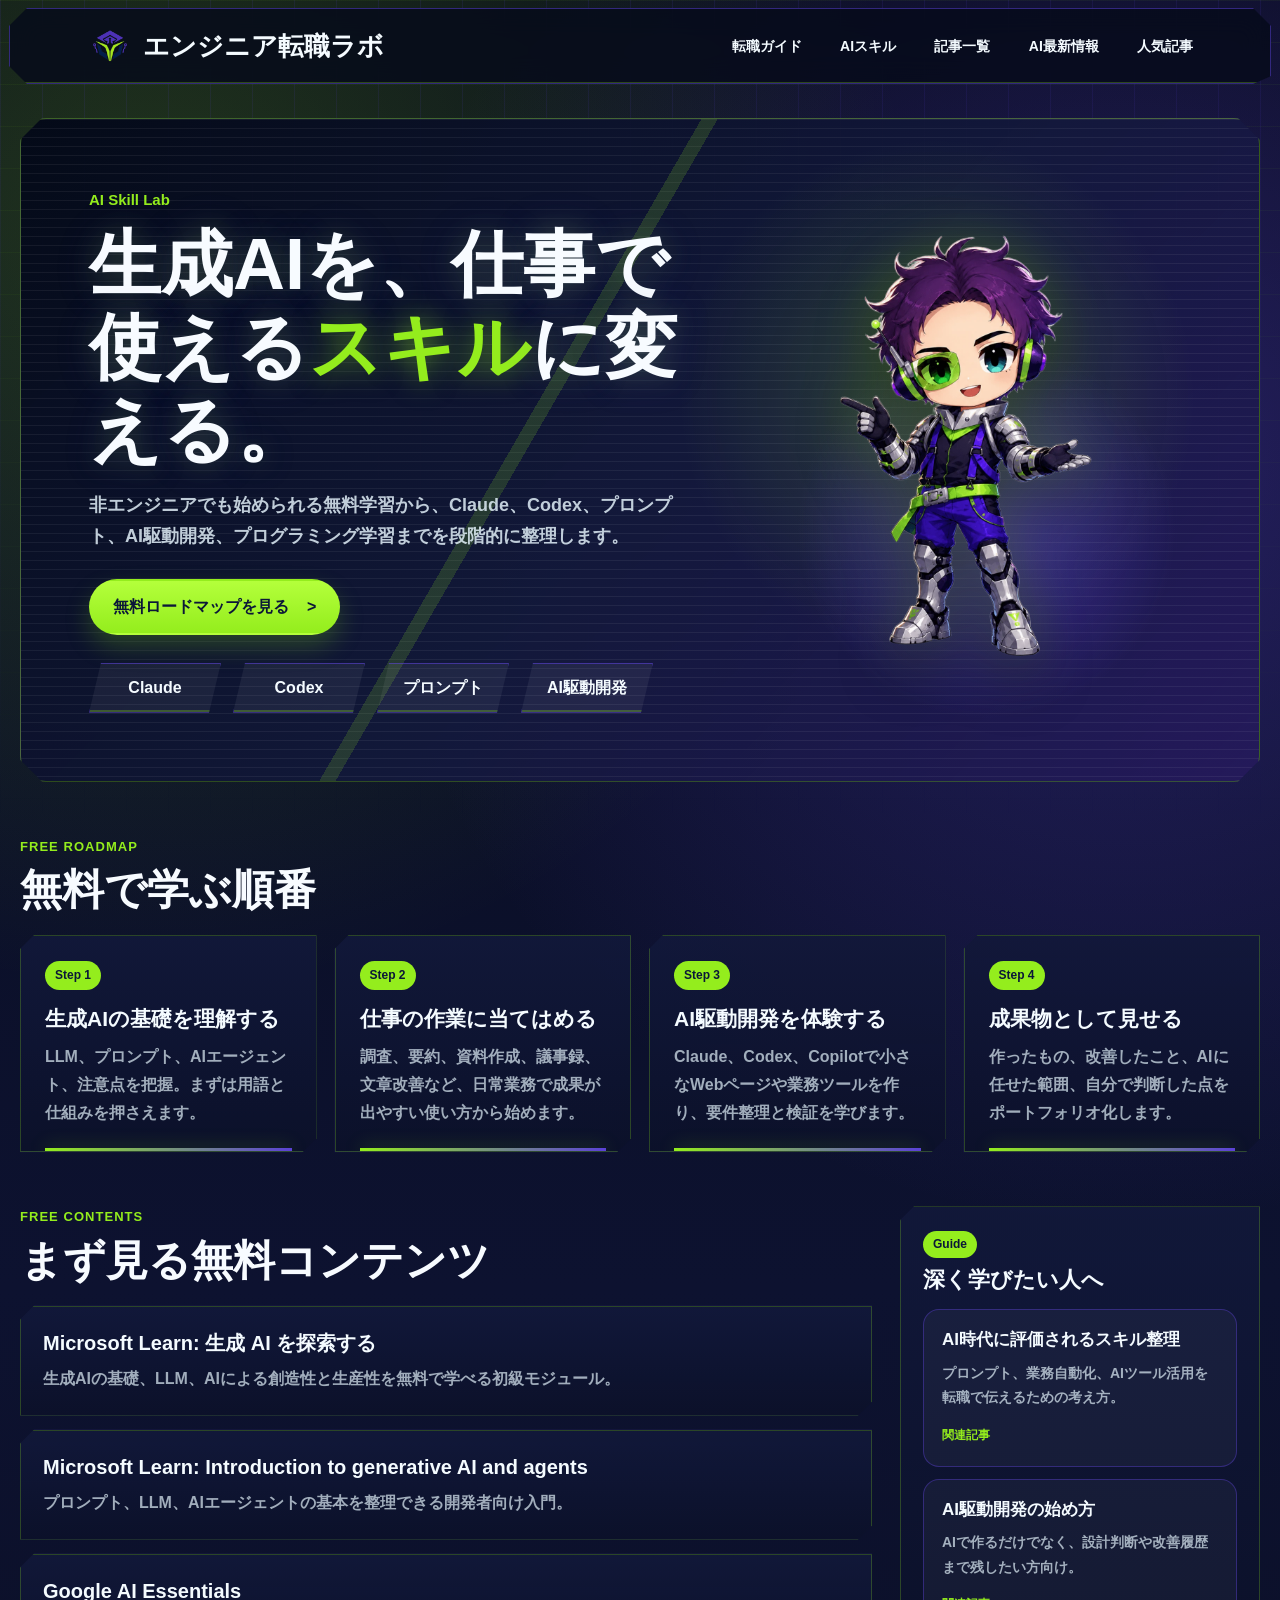
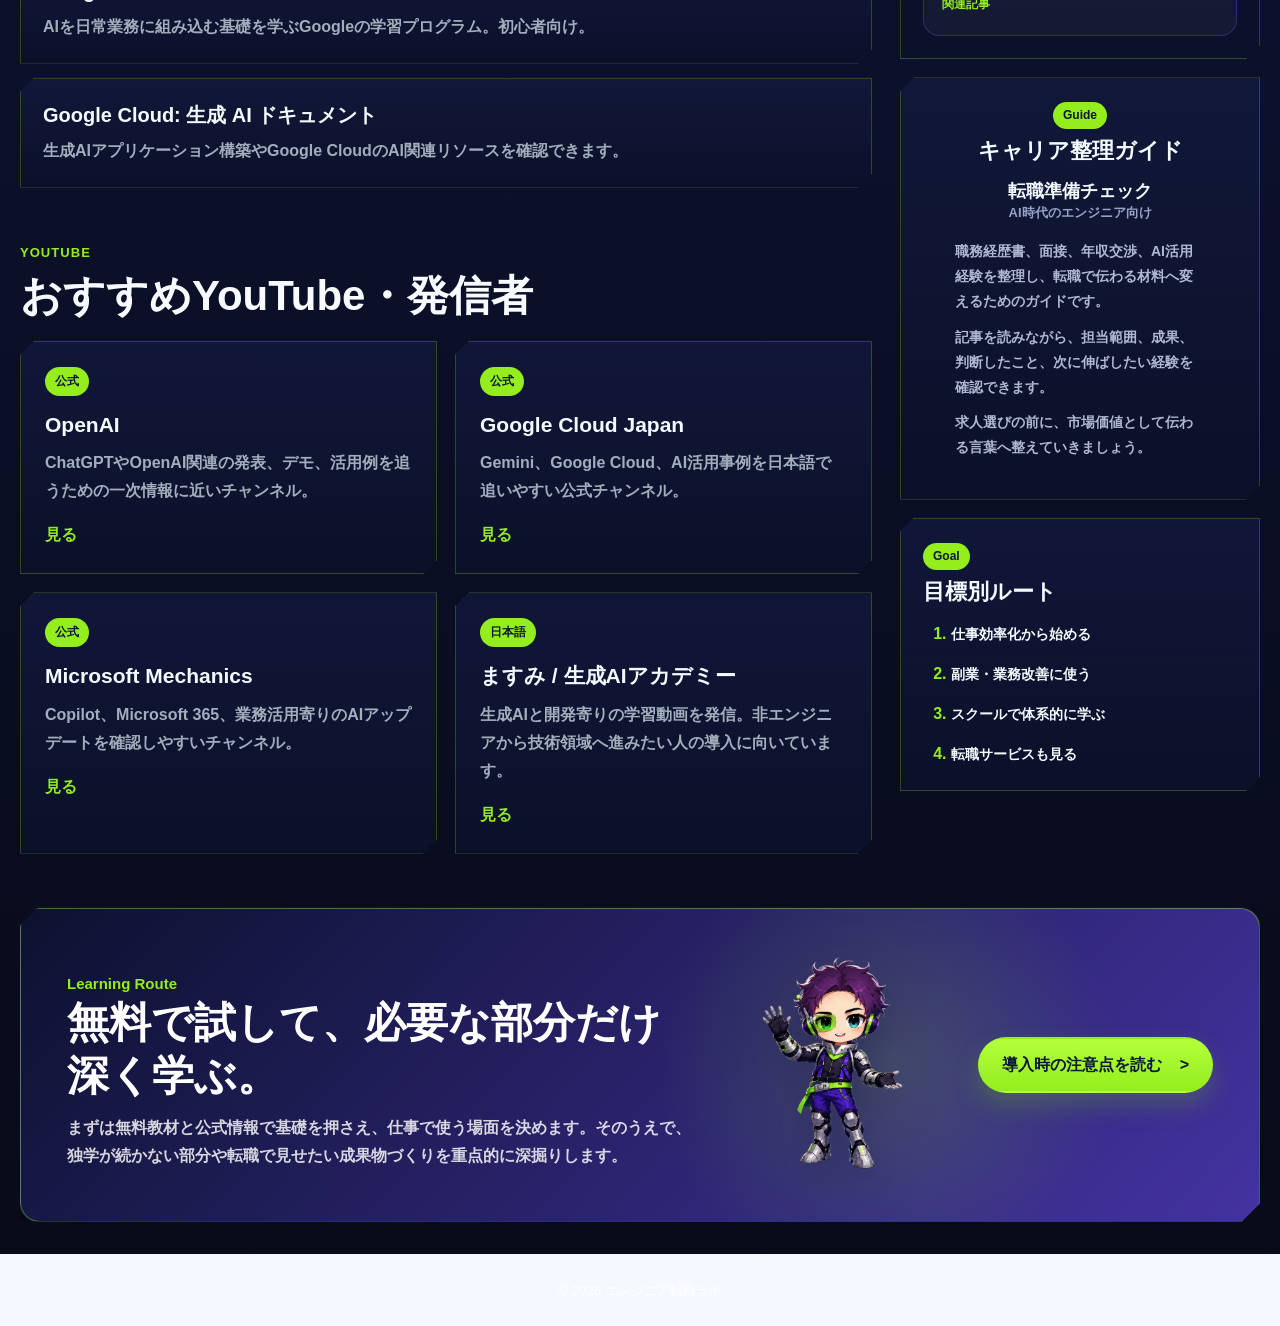
==== commit 601efda8: "2026-05-31 コンテンツ更新：LP記事・AI最新情報追加・サイト改善 - LP記事: 社内評価vs市場評価構造解説（SES3〜5年・評価面談後ペルソナ向け） - AI情報: Claude Co" ====
--- a/ai-skills.html
+++ b/ai-skills.html
@@ -2,12 +2,37 @@
 <html lang="ja">
 <head>
   <meta charset="UTF-8">
+  <!-- Google Tag Manager -->
+  <script>(function(w,d,s,l,i){w[l]=w[l]||[];w[l].push({'gtm.start':
+  new Date().getTime(),event:'gtm.js'});var f=d.getElementsByTagName(s)[0],
+  j=d.createElement(s),dl=l!='dataLayer'?'&l='+l:'';j.async=true;j.src=
+  'https://www.googletagmanager.com/gtm.js?id='+i+dl;f.parentNode.insertBefore(j,f);
+  })(window,document,'script','dataLayer','GTM-K5G35ZPQ');</script>
+  <!-- End Google Tag Manager -->
   <meta name="viewport" content="width=device-width, initial-scale=1.0">
+  <link rel="icon" type="image/png" href="logo2.png">
   <meta name="description" content="非エンジニアから実務経験者まで、生成AIを仕事とキャリアに活かすための無料学習ロードマップです。">
+  <link rel="canonical" href="https://poka-tools.github.io/article-lp/ai-skills.html">
+  <meta property="og:type" content="website">
+  <meta property="og:site_name" content="エンジニア転職ラボ">
+  <meta property="og:title" content="AIスキルラボ | 生成AIを無料で学ぶロードマップ">
+  <meta property="og:description" content="生成AIを仕事とキャリアに活かすための無料学習ロードマップです。">
+  <meta property="og:url" content="https://poka-tools.github.io/article-lp/ai-skills.html">
+  <meta property="og:image" content="https://poka-tools.github.io/article-lp/assets/images/eyecatch-ai-era-engineer-skills.webp">
+  <meta property="og:image:width" content="1200">
+  <meta property="og:image:height" content="630">
+  <meta name="twitter:card" content="summary_large_image">
+  <meta name="twitter:title" content="AIスキルラボ | 生成AIを無料で学ぶロードマップ">
+  <meta name="twitter:description" content="生成AIを仕事とキャリアに活かすための無料学習ロードマップです。">
+  <meta name="twitter:image" content="https://poka-tools.github.io/article-lp/assets/images/eyecatch-ai-era-engineer-skills.webp">
   <title>AIスキルラボ | 生成AIを無料で学ぶロードマップ</title>
-  <link rel="stylesheet" href="styles.css?v=20260515-14">
+  <link rel="stylesheet" href="styles.css?v=20260530-1">
 </head>
 <body class="ai-lab-page">
+  <!-- Google Tag Manager (noscript) -->
+  <noscript><iframe src="https://www.googletagmanager.com/ns.html?id=GTM-K5G35ZPQ"
+  height="0" width="0" style="display:none;visibility:hidden"></iframe></noscript>
+  <!-- End Google Tag Manager (noscript) -->
   <header class="site-header">
     <a class="brand" href="index.html">
       <img src="logo2.png" alt="" aria-hidden="true">
@@ -37,7 +62,6 @@
         </p>
         <div class="hero-actions">
           <a class="button primary" href="#roadmap">無料ロードマップを見る</a>
-          <a class="button secondary" href="#paid">学習の進め方を見る</a>
         </div>
         <div class="cyber-tags" aria-label="学習カテゴリ">
           <a href="#roadmap">Claude</a>
@@ -140,17 +164,17 @@
       </div>
 
       <aside class="lab-sidebar">
-        <section class="ad-box">
+        <section class="guide-box">
           <div class="side-heading">
             <span>Guide</span>
             <h2>深く学びたい人へ</h2>
           </div>
-          <a class="ad-card" href="article.html?slug=ai-era-engineer-skills">
+          <a class="guide-card" href="article.html?slug=ai-era-engineer-skills">
             <strong>AI時代に評価されるスキル整理</strong>
             <p>プロンプト、業務自動化、AIツール活用を転職で伝えるための考え方。</p>
             <em>関連記事</em>
           </a>
-          <a class="ad-card" href="article.html?slug=codex-windows-personal-dev">
+          <a class="guide-card" href="article.html?slug=codex-windows-personal-dev">
             <strong>AI駆動開発の始め方</strong>
             <p>AIで作るだけでなく、設計判断や改善履歴まで残したい方向け。</p>
             <em>関連記事</em>
@@ -207,6 +231,6 @@
     <small>&copy; 2026 エンジニア転職ラボ</small>
   </footer>
   <script src="assets/affiliate-links.js?v=20260515-1"></script>
-  <script src="assets/app.js?v=20260515-24"></script>
+  <script src="assets/app.js?v=20260530-1"></script>
 </body>
 </html>
--- a/styles.css
+++ b/styles.css
@@ -87,6 +87,20 @@
 
 .nav a:hover {
   color: var(--lime);
+}
+
+.nav-cta-link {
+  background: var(--lime);
+  color: #1a1a2e !important;
+  padding: 6px 16px;
+  border-radius: 20px;
+  font-weight: 900;
+  transition: opacity 0.2s;
+}
+
+.nav-cta-link:hover {
+  opacity: 0.85;
+  color: #1a1a2e !important;
 }
 
 .menu-toggle {
@@ -669,11 +683,11 @@
   line-height: 1.3;
 }
 
-.ad-box {
+.guide-box {
   background: linear-gradient(180deg, rgba(18, 26, 56, 0.94), rgba(27, 23, 72, 0.82));
 }
 
-.ad-card {
+.guide-card {
   display: block;
   padding: 18px;
   border: 1px solid var(--line);
@@ -681,7 +695,7 @@
   background: rgba(255, 255, 255, 0.04);
 }
 
-.ad-card + .ad-card {
+.guide-card + .guide-card {
   margin-top: 12px;
 }
 
@@ -935,21 +949,21 @@
   margin: 0;
 }
 
-.ad-card strong {
+.guide-card strong {
   display: block;
   color: var(--navy);
   font-size: 17px;
   line-height: 1.45;
 }
 
-.ad-card p {
+.guide-card p {
   margin: 8px 0 10px;
   color: var(--muted);
   font-size: 14px;
   font-weight: 650;
 }
 
-.ad-card em {
+.guide-card em {
   color: var(--purple);
   font-size: 12px;
   font-style: normal;
@@ -1041,6 +1055,34 @@
   background: var(--lime);
 }
 
+.profile-avatar {
+  width: 52px;
+  height: 52px;
+  border-radius: 50%;
+  object-fit: cover;
+  border: 2px solid rgba(148, 237, 29, 0.4);
+  flex-shrink: 0;
+}
+
+.profile-tags {
+  display: flex;
+  flex-wrap: wrap;
+  gap: 6px;
+  margin: 10px 0 0;
+  justify-content: center;
+}
+
+.profile-tag {
+  display: inline-block;
+  padding: 3px 10px;
+  border-radius: 999px;
+  background: rgba(148, 237, 29, 0.08);
+  border: 1px solid rgba(148, 237, 29, 0.22);
+  color: var(--lime);
+  font-size: 11px;
+  font-weight: 800;
+}
+
 .topics {
   display: grid;
   gap: 10px;
@@ -1057,62 +1099,109 @@
 }
 
 .article-page {
-  width: min(1240px, calc(100% - 40px));
-  margin: 46px auto 0;
-  display: grid;
-  grid-template-columns: minmax(0, 1fr) 340px;
-  gap: 28px;
+  width: min(1180px, calc(100% - 40px));
+  margin: 34px auto 0;
+  display: grid;
+  grid-template-columns: minmax(0, 1fr) 320px;
+  gap: 26px;
   align-items: start;
-}
-
-.article-detail,
-.article-side section {
-  border: 1px solid var(--line);
-  border-radius: 22px;
-  background: rgba(18, 26, 56, 0.92);
-  box-shadow: var(--shadow);
 }
 
 .article-detail {
   overflow: hidden;
+  border: 1px solid #dce5f6;
+  border-radius: 18px;
+  background: #ffffff;
+  box-shadow: 0 18px 48px rgba(15, 23, 42, 0.08);
+}
+
+.article-side section {
+  border: 1px solid #dce5f6;
+  border-radius: 16px;
+  background: #ffffff;
+  box-shadow: 0 12px 30px rgba(15, 23, 42, 0.06);
 }
 
 .article-detail-header {
-  padding: clamp(26px, 5vw, 48px);
-  background:
-    radial-gradient(circle at 88% 14%, rgba(148, 237, 29, 0.18), transparent 24%),
-    linear-gradient(135deg, rgba(18, 26, 56, 0.98), rgba(33, 27, 76, 0.78));
-  border-bottom: 1px solid var(--line);
+  padding: clamp(26px, 5vw, 46px);
+  background: #ffffff;
+  border-bottom: 1px solid #e5edf7;
 }
 
 .article-detail-header h1 {
   max-width: 820px;
   margin: 0;
-  color: var(--navy);
-  font-size: clamp(34px, 5vw, 58px);
-  line-height: 1.22;
+  color: #111827;
+  font-size: clamp(30px, 4.2vw, 48px);
+  line-height: 1.32;
   letter-spacing: 0;
 }
 
 .article-detail-header p:last-of-type {
   max-width: 760px;
   margin: 16px 0 24px;
-  color: #cfdafa;
-  font-size: 18px;
-  font-weight: 650;
+  color: #475569;
+  font-size: 17px;
+  font-weight: 600;
+  line-height: 1.8;
 }
 
 .article-detail-header img {
   width: 100%;
   aspect-ratio: 16 / 9;
-  border-radius: 16px;
+  border-radius: 14px;
   object-fit: cover;
+  box-shadow: none;
 }
 
 .article-detail-body {
-  max-width: 820px;
+  max-width: 800px;
   margin: 0 auto;
-  padding: clamp(28px, 5vw, 52px);
+  padding: clamp(30px, 5vw, 54px);
+}
+
+.article-toc {
+  margin: 0 0 34px;
+  padding: 20px;
+  border: 1px solid #dce5f6;
+  border-radius: 14px;
+  background: #f8fafc;
+}
+
+.article-toc strong {
+  display: block;
+  margin: 0 0 12px;
+  color: var(--navy);
+  font-size: 18px;
+}
+
+.article-toc ol {
+  display: grid;
+  gap: 10px;
+  margin: 0;
+  padding-left: 22px;
+}
+
+.article-toc li {
+  color: #26324a;
+  font-size: 15px;
+  line-height: 1.6;
+}
+
+.article-toc li.is-child {
+  margin-left: 18px;
+  font-size: 14px;
+}
+
+.article-toc a {
+  color: #4b32c8;
+  text-decoration: none;
+}
+
+.article-toc a:hover {
+  color: var(--lime);
+  text-decoration: underline;
+  text-underline-offset: 3px;
 }
 
 .article-detail-body h1 {
@@ -1120,12 +1209,12 @@
 }
 
 .article-detail-body h2 {
-  margin: 42px 0 14px;
-  padding-left: 16px;
-  border-left: 5px solid var(--lime);
-  color: var(--navy);
-  font-size: clamp(24px, 3vw, 32px);
-  line-height: 1.35;
+  margin: 46px 0 16px;
+  padding-left: 14px;
+  border-left: 4px solid var(--lime);
+  color: #111827;
+  font-size: clamp(23px, 3vw, 30px);
+  line-height: 1.45;
 }
 
 .article-detail-body h2:first-child {
@@ -1133,29 +1222,30 @@
 }
 
 .article-detail-body h3 {
-  margin: 30px 0 10px;
-  color: var(--navy);
-  font-size: 22px;
+  margin: 32px 0 12px;
+  color: #1f2937;
+  font-size: 21px;
+  line-height: 1.5;
 }
 
 .article-detail-body p,
 .article-detail-body li {
-  color: #cfdafa;
+  color: #334155;
   font-size: 17px;
-  font-weight: 550;
-  line-height: 2;
+  font-weight: 500;
+  line-height: 1.9;
 }
 
 .article-detail-body p {
-  margin: 0 0 20px;
+  margin: 0 0 22px;
 }
 
 .article-detail-body a {
-  color: var(--link);
-  font-weight: 900;
+  color: #4b32c8;
+  font-weight: 800;
   text-decoration: underline;
   text-underline-offset: 3px;
-  text-decoration-thickness: 2px;
+  text-decoration-thickness: 1px;
 }
 
 .article-detail-body a:hover {
@@ -1179,6 +1269,85 @@
   gap: 10px;
   margin: 0 0 24px;
   padding-left: 24px;
+}
+
+.article-conversion-cta {
+  display: grid;
+  grid-template-columns: minmax(0, 1fr) auto;
+  gap: 18px;
+  align-items: center;
+  margin: 30px 0;
+  padding: 22px;
+  border: 1px solid #dce5f6;
+  border-radius: 16px;
+  background: #ffffff;
+  box-shadow: 0 18px 44px rgba(15, 23, 42, 0.12);
+}
+
+.article-conversion-cta.is-compact {
+  margin-top: 0;
+}
+
+.article-conversion-cta.is-featured {
+  margin: 38px 0 34px;
+  padding: 26px;
+}
+
+.article-conversion-cta.is-closing {
+  margin-bottom: 0;
+}
+
+.article-conversion-cta__eyebrow {
+  grid-column: 1 / -1;
+  width: fit-content;
+  padding: 4px 9px;
+  border: 1px solid rgba(91, 66, 214, 0.18);
+  border-radius: 999px;
+  color: var(--purple);
+  background: rgba(91, 66, 214, 0.08);
+  font-size: 11px;
+  font-weight: 900;
+  line-height: 1;
+}
+
+.article-conversion-cta__body {
+  display: grid;
+  gap: 8px;
+}
+
+.article-conversion-cta__body strong {
+  color: var(--navy);
+  font-size: clamp(20px, 3vw, 27px);
+  line-height: 1.35;
+}
+
+.article-conversion-cta__body p {
+  margin: 0;
+  color: #45536b;
+  font-size: 15px;
+  font-weight: 700;
+  line-height: 1.75;
+}
+
+.article-conversion-cta__button {
+  display: inline-flex;
+  align-items: center;
+  justify-content: center;
+  min-height: 48px;
+  padding: 0 18px;
+  border-radius: 999px;
+  color: #101827;
+  background: var(--lime);
+  font-size: 15px;
+  font-weight: 900;
+  text-decoration: none;
+  white-space: nowrap;
+  box-shadow: 0 12px 24px rgba(148, 237, 29, 0.24);
+}
+
+.article-conversion-cta__button:hover {
+  color: #101827;
+  transform: translateY(-1px);
 }
 
 .article-side {
@@ -2142,11 +2311,11 @@
   background: linear-gradient(135deg, #5b42d6, #315fce);
 }
 
-body:not(.ai-lab-page) .ad-box {
+body:not(.ai-lab-page) .guide-box {
   background: #ffffff;
 }
 
-body:not(.ai-lab-page) .ad-card,
+body:not(.ai-lab-page) .guide-card,
 body:not(.ai-lab-page) .archive-card {
   background: #f8fbff;
   border-color: var(--line);
@@ -2187,6 +2356,10 @@
   color: var(--muted);
   background: #ffffff;
   border-top: 1px solid var(--line);
+}
+
+.mobile-sticky-cta {
+  display: none;
 }
 
 .ai-lab-page {
@@ -2379,7 +2552,7 @@
 .ai-lab-page .creator-grid h3,
 .ai-lab-page .resource-list strong,
 .ai-lab-page .side-heading h2,
-.ai-lab-page .ad-card strong,
+.ai-lab-page .guide-card strong,
 .ai-lab-page .side-list a {
   color: #f4fbff;
 }
@@ -2387,21 +2560,21 @@
 .ai-lab-page .roadmap-grid p,
 .ai-lab-page .creator-grid p,
 .ai-lab-page .resource-list p,
-.ai-lab-page .ad-card p {
+.ai-lab-page .guide-card p {
   color: rgba(232, 247, 255, 0.68);
 }
 
 .ai-lab-page .creator-grid a,
-.ai-lab-page .ad-card em {
+.ai-lab-page .guide-card em {
   color: var(--lime);
 }
 
-.ai-lab-page .ad-box,
-.ai-lab-page .ad-card {
+.ai-lab-page .guide-box,
+.ai-lab-page .guide-card {
   background: rgba(255, 255, 255, 0.04);
 }
 
-.ai-lab-page .ad-card {
+.ai-lab-page .guide-card {
   border-color: rgba(91, 66, 214, 0.42);
 }
 
@@ -2494,6 +2667,11 @@
     min-height: 0;
   }
 
+  .hero-visual,
+  .hero-panel {
+    display: none;
+  }
+
   .career-band {
     text-align: left;
   }
@@ -2504,6 +2682,93 @@
 
   .article-side {
     position: static;
+  }
+
+  body.has-mobile-sticky-cta .article-page {
+    padding-bottom: 104px;
+  }
+
+  .article-conversion-cta {
+    grid-template-columns: 1fr;
+    padding: 20px;
+  }
+
+  .article-conversion-cta__button {
+    width: 100%;
+  }
+
+  .mobile-sticky-cta {
+    position: fixed;
+    left: 12px;
+    right: 12px;
+    bottom: max(12px, env(safe-area-inset-bottom));
+    z-index: 80;
+    display: grid;
+    grid-template-columns: minmax(0, 1fr) auto auto;
+    gap: 10px;
+    align-items: center;
+    padding: 12px;
+    border: 1px solid rgba(148, 237, 29, 0.42);
+    border-radius: 16px;
+    background: rgba(12, 18, 38, 0.97);
+    box-shadow: 0 16px 42px rgba(0, 0, 0, 0.38);
+    backdrop-filter: blur(16px);
+  }
+
+  .mobile-sticky-cta[hidden] {
+    display: none;
+  }
+
+  .mobile-sticky-cta__copy {
+    min-width: 0;
+    display: grid;
+    gap: 3px;
+  }
+
+  .mobile-sticky-cta__copy span {
+    color: var(--lime);
+    font-size: 10px;
+    font-weight: 900;
+    line-height: 1;
+  }
+
+  .mobile-sticky-cta__copy strong {
+    overflow: hidden;
+    color: #ffffff;
+    font-size: 13px;
+    font-weight: 900;
+    line-height: 1.35;
+    text-overflow: ellipsis;
+    white-space: nowrap;
+  }
+
+  .mobile-sticky-cta__button {
+    display: inline-flex;
+    align-items: center;
+    justify-content: center;
+    min-height: 42px;
+    padding: 0 13px;
+    border-radius: 999px;
+    color: #101827;
+    background: var(--lime);
+    font-size: 12px;
+    font-weight: 900;
+    text-decoration: none;
+    white-space: nowrap;
+  }
+
+  .mobile-sticky-cta__close {
+    display: grid;
+    place-items: center;
+    width: 30px;
+    height: 30px;
+    border: 1px solid rgba(255, 255, 255, 0.2);
+    border-radius: 999px;
+    color: #ffffff;
+    background: rgba(255, 255, 255, 0.08);
+    font-size: 18px;
+    line-height: 1;
+    cursor: pointer;
   }
 
   .lab-sidebar {
@@ -2523,6 +2788,34 @@
   .brand {
     align-items: flex-start;
     white-space: normal;
+  }
+
+  .article-page {
+    width: min(100% - 24px, 1180px);
+    margin-top: 24px;
+  }
+
+  .article-detail-header {
+    padding: 24px 20px;
+  }
+
+  .article-detail-header h1 {
+    font-size: 29px;
+    line-height: 1.35;
+  }
+
+  .article-detail-header p:last-of-type {
+    font-size: 15.5px;
+  }
+
+  .article-detail-body {
+    padding: 26px 20px 34px;
+  }
+
+  .article-detail-body p,
+  .article-detail-body li {
+    font-size: 16px;
+    line-height: 1.9;
   }
 
   .hero {
@@ -2607,6 +2900,19 @@
     width: 96px;
   }
 
+  .mobile-sticky-cta {
+    grid-template-columns: minmax(0, 1fr) auto;
+  }
+
+  .mobile-sticky-cta__close {
+    position: absolute;
+    top: -10px;
+    right: -6px;
+    width: 28px;
+    height: 28px;
+    background: rgba(12, 18, 38, 0.98);
+  }
+
   .paid-mascot {
     width: 150px;
     max-height: 160px;
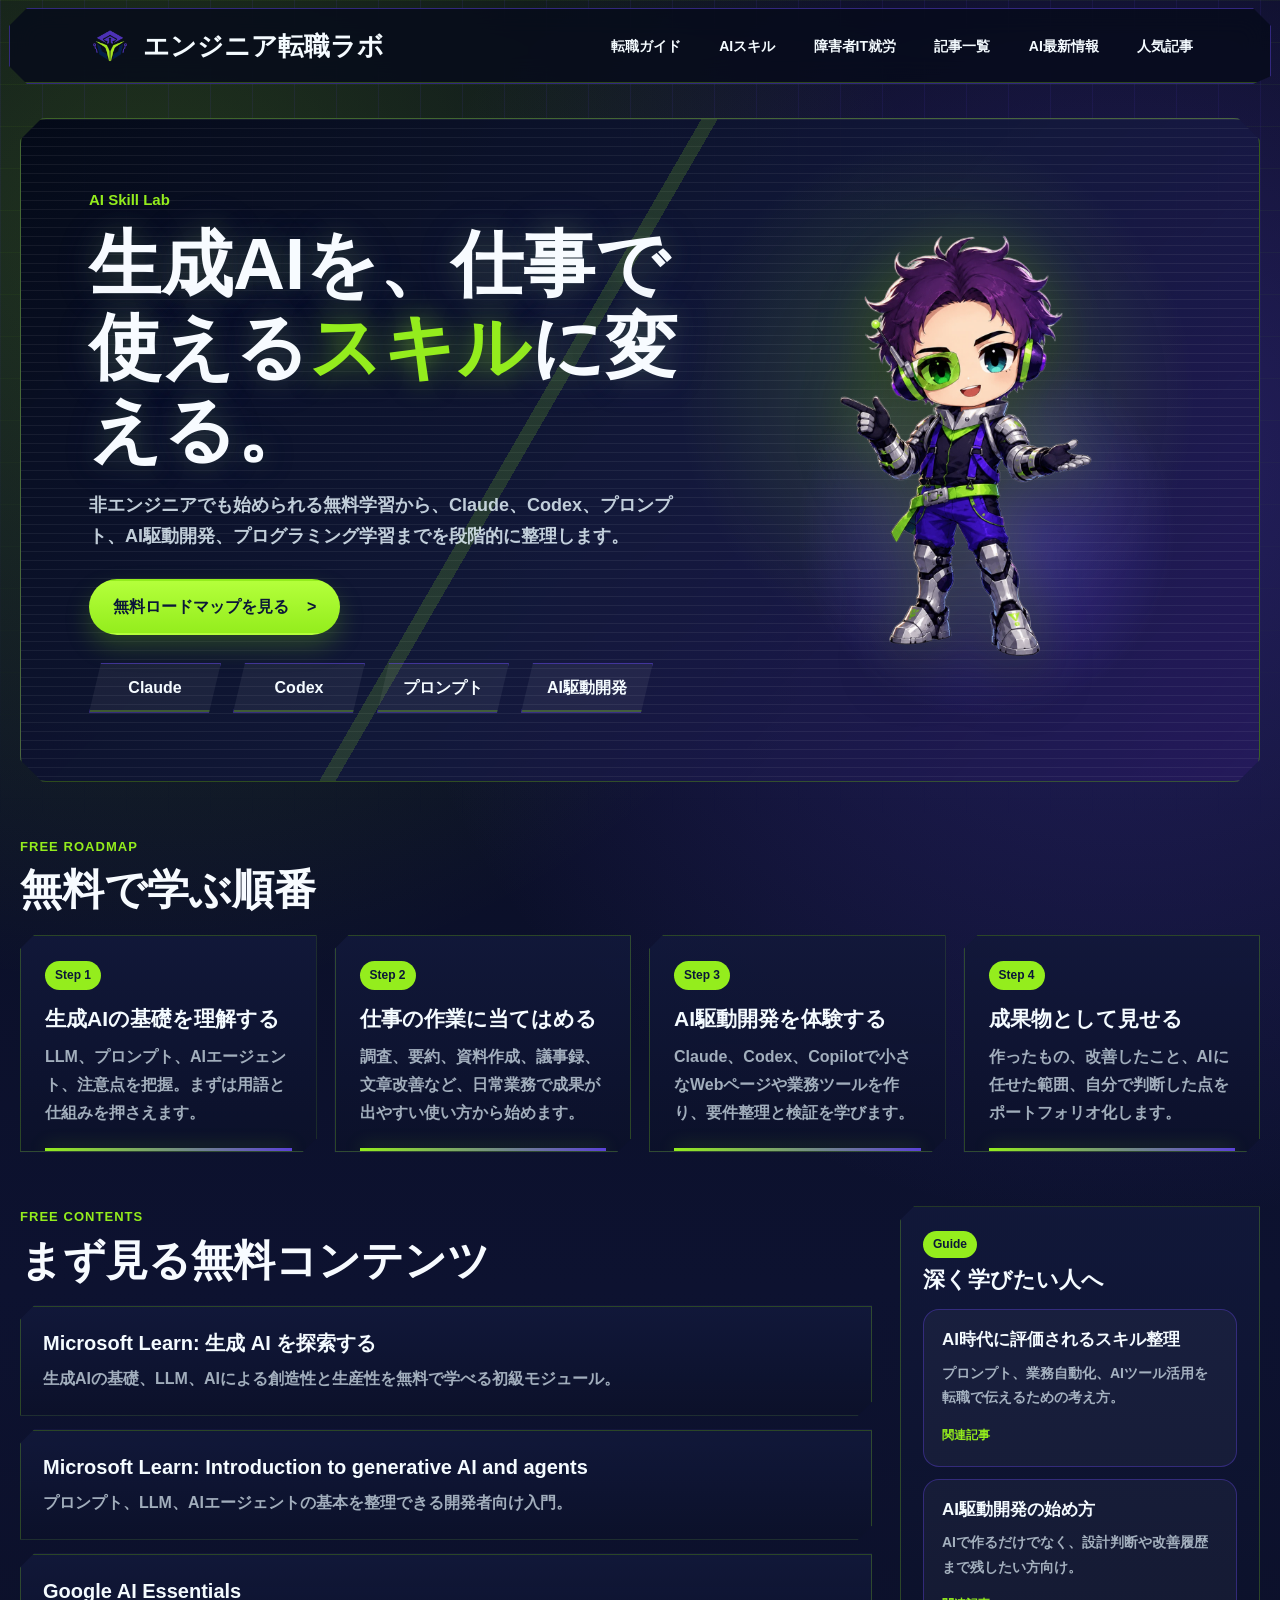
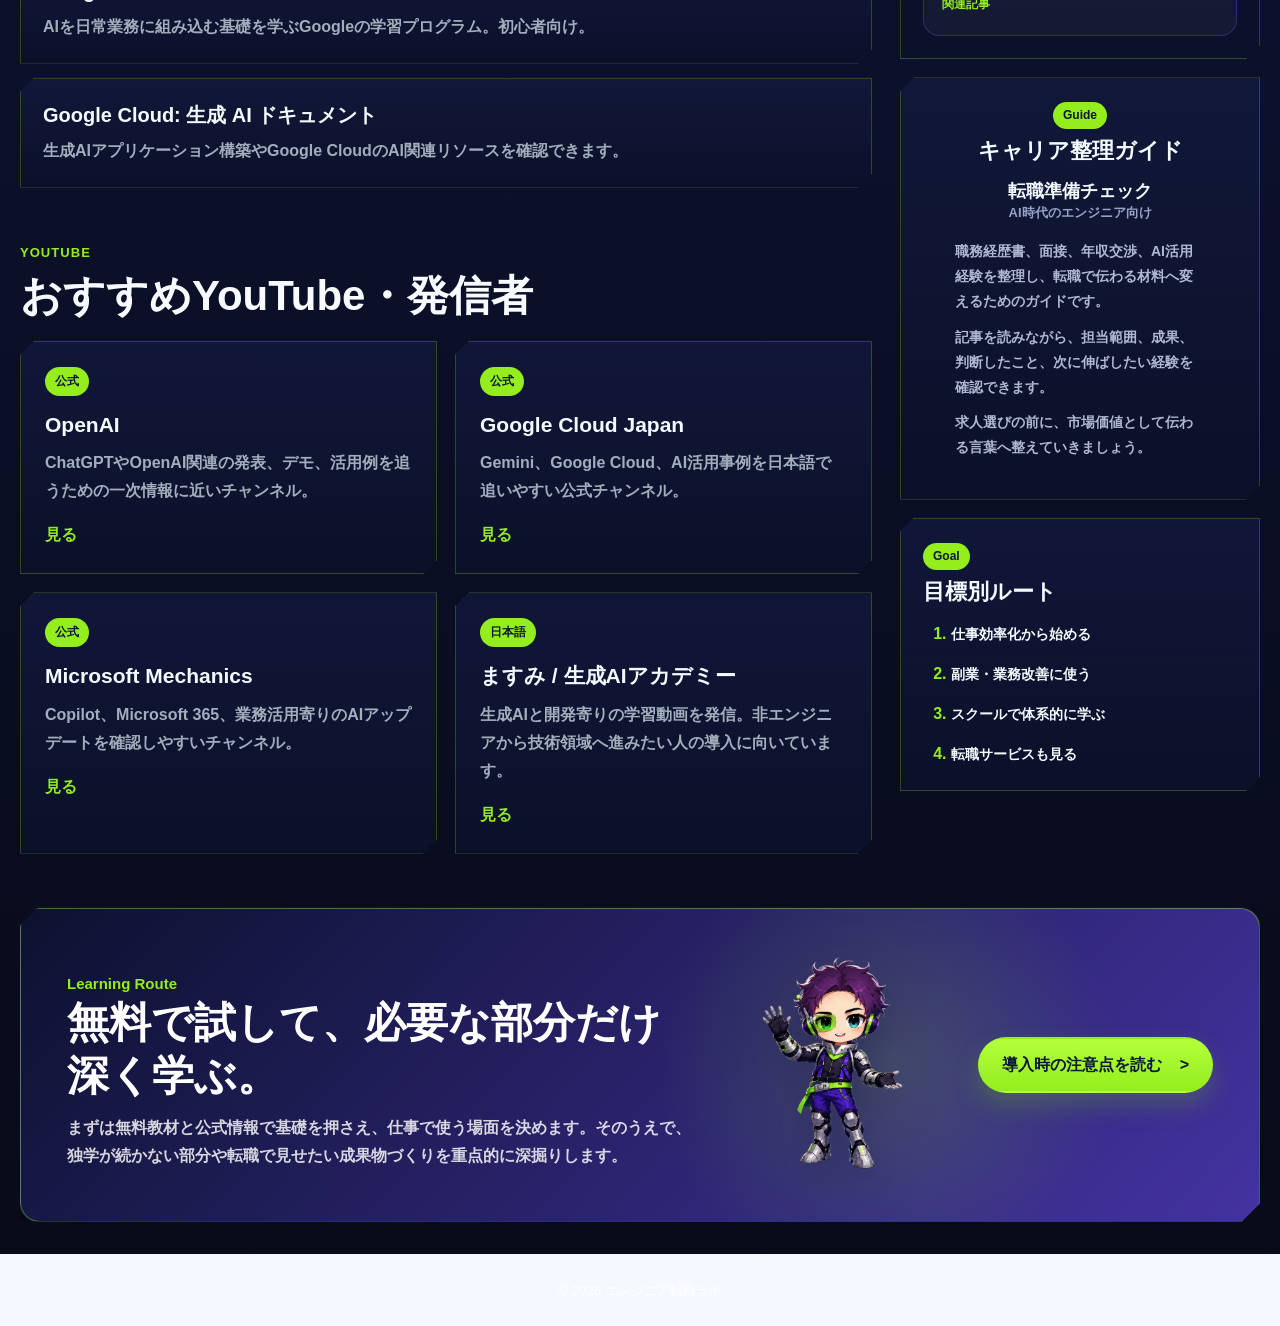
==== commit f1629471: "2026-07-24 障害者向けIT就労移行支援ページを新設 - 独立LPページ shogaisha-it-shurou.html を追加（制度概要・IT就職の追い風・費用・事業所の選び方） - 解説" ====
--- a/ai-skills.html
+++ b/ai-skills.html
@@ -46,6 +46,7 @@
     <nav class="nav" aria-label="主要ナビゲーション">
       <a href="index.html#main-article">転職ガイド</a>
       <a href="ai-skills.html">AIスキル</a>
+      <a href="shogaisha-it-shurou.html">障害者IT就労</a>
       <a href="articles.html">記事一覧</a>
       <a href="index.html#ai-news">AI最新情報</a>
       <a href="index.html#popular">人気記事</a>
--- a/styles.css
+++ b/styles.css
@@ -738,6 +738,29 @@
   object-fit: contain;
 }
 
+/* 障害者IT就労移行支援の提携準備中プレースホルダー枠 */
+.affiliate-banner.is-shuro a {
+  width: 100%;
+  box-shadow: none;
+}
+
+.affiliate-banner.is-shuro .banner-placeholder {
+  display: flex;
+  align-items: center;
+  justify-content: center;
+  width: 100%;
+  min-height: 96px;
+  padding: 18px 20px;
+  border: 2px dashed #b7a8e0;
+  border-radius: 16px;
+  background: #f6f2fd;
+  color: #6a5aa0;
+  font-size: 14px;
+  font-weight: 800;
+  text-align: center;
+  line-height: 1.6;
+}
+
 .affiliate-banner .tracking-pixel {
   position: absolute;
   width: 1px;
@@ -749,6 +772,27 @@
 .affiliate-banner.is-rectangle {
   width: min(100%, 300px);
   margin-inline: auto;
+}
+
+.affiliate-banner.is-rectangle::before {
+  content: "PR";
+  position: absolute;
+  top: -10px;
+  left: 12px;
+  z-index: 2;
+  display: inline-flex;
+  align-items: center;
+  justify-content: center;
+  height: 22px;
+  min-width: 38px;
+  padding: 0 10px;
+  border-radius: 999px;
+  color: #fff;
+  background: linear-gradient(135deg, var(--purple), #2f246f);
+  box-shadow: 0 8px 18px rgba(75, 50, 200, 0.28);
+  font-size: 12px;
+  font-weight: 900;
+  line-height: 1;
 }
 
 .affiliate-banner.is-rectangle a {
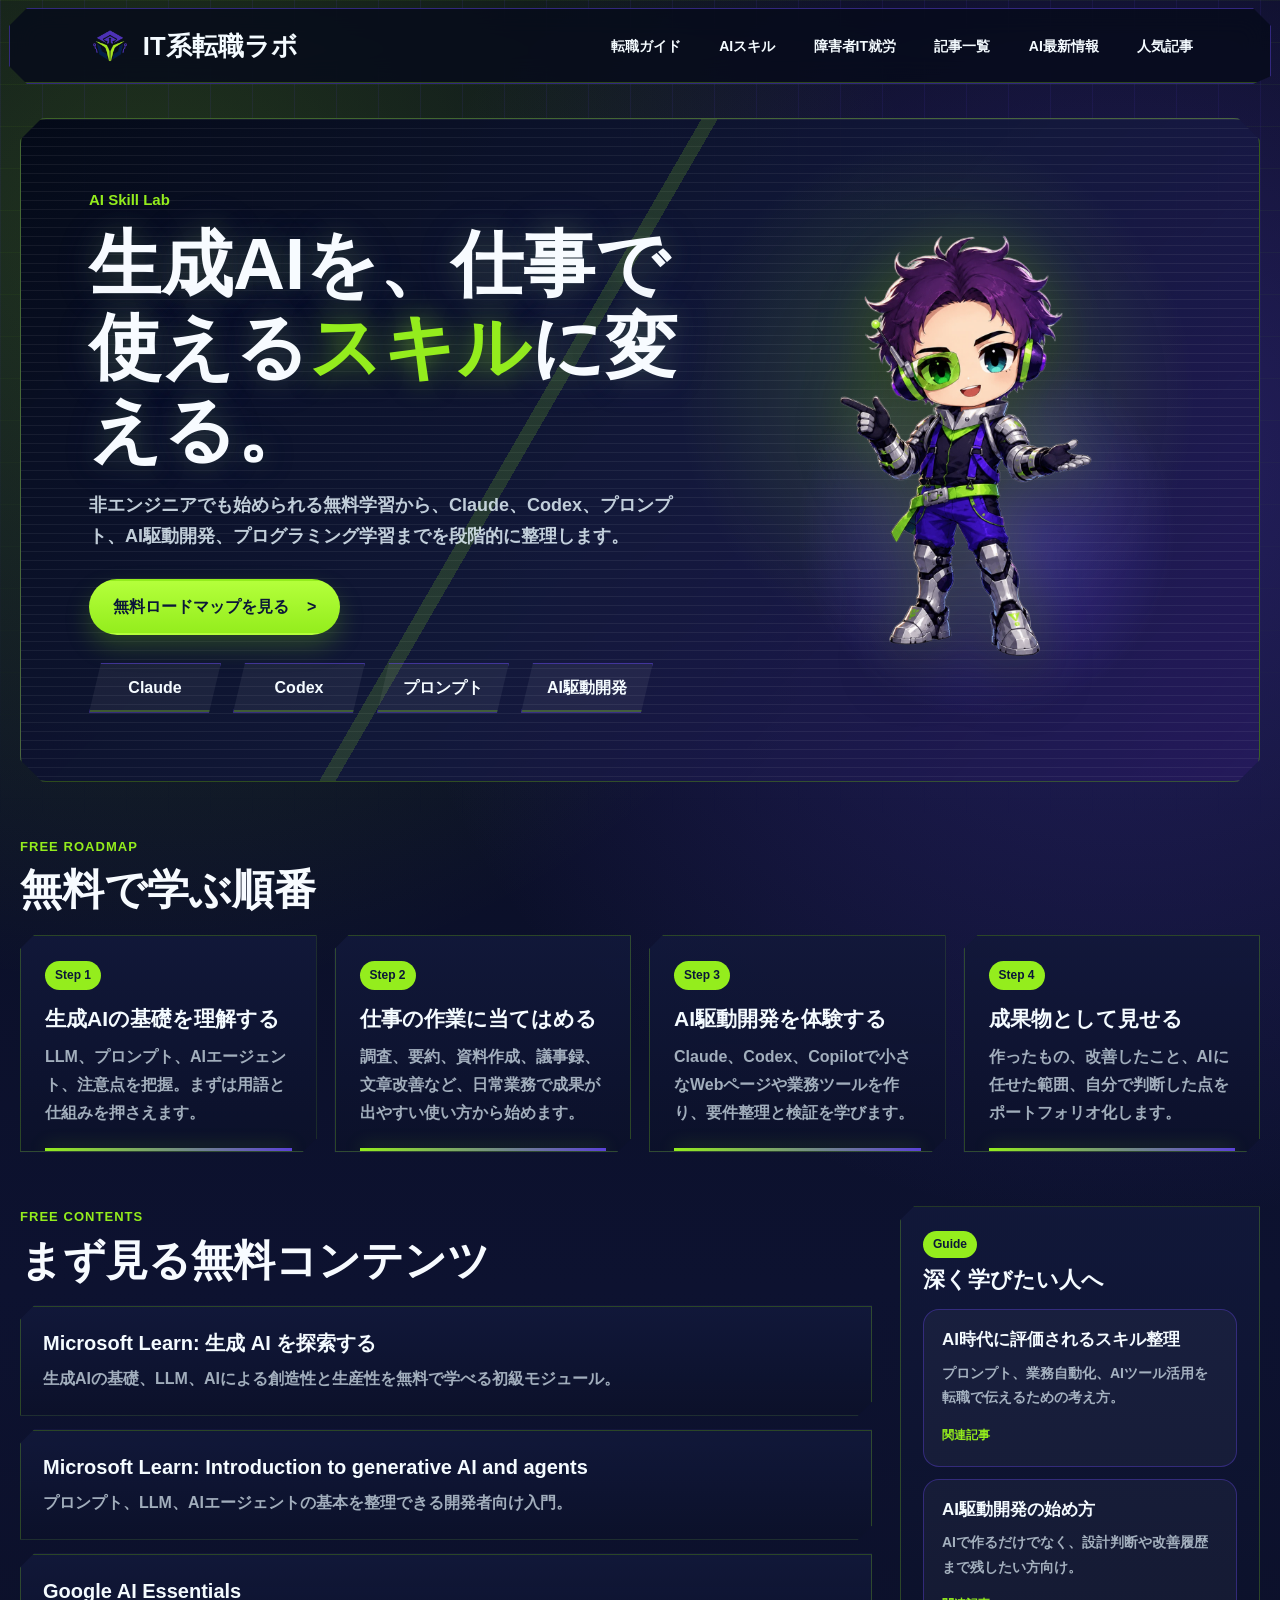
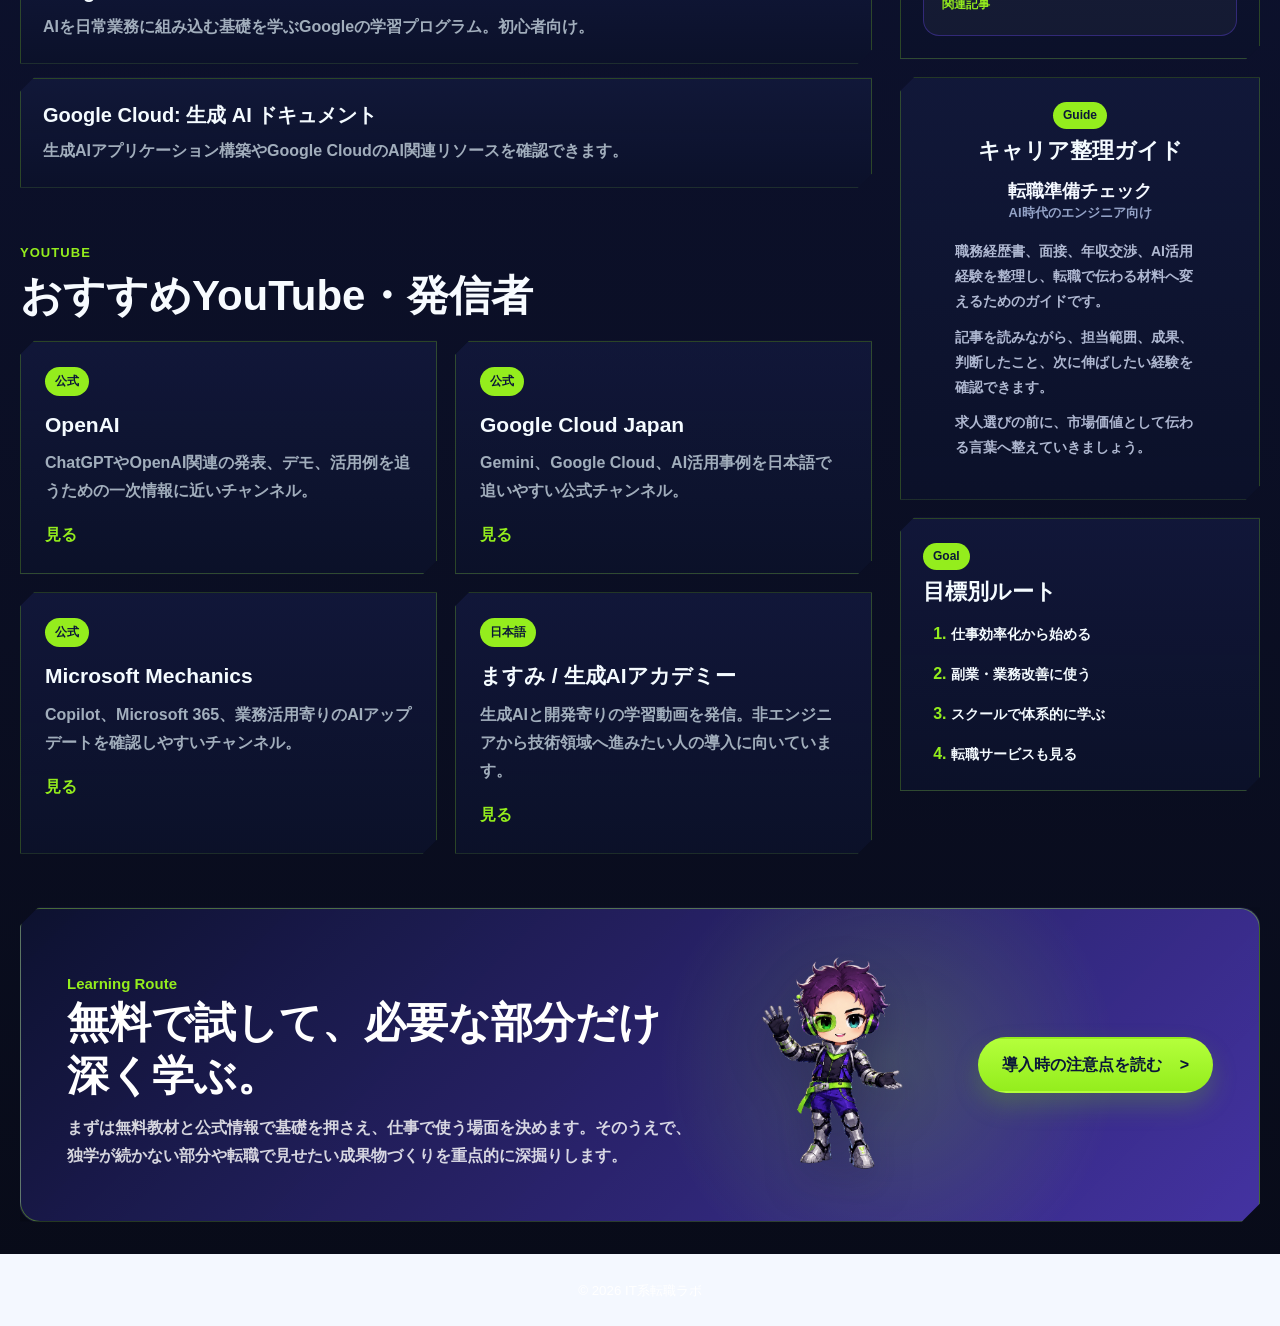
==== commit e6fb0cc9: "リブランド: エンジニア転職ラボ → IT系転職ラボ（対象領域をIT系全般に拡大） - 全HTML＋app.jsのブランド名を一括変更（title/og/twitter/ヘッダー/フッター/動的タイト" ====
--- a/ai-skills.html
+++ b/ai-skills.html
@@ -14,7 +14,7 @@
   <meta name="description" content="非エンジニアから実務経験者まで、生成AIを仕事とキャリアに活かすための無料学習ロードマップです。">
   <link rel="canonical" href="https://poka-tools.github.io/article-lp/ai-skills.html">
   <meta property="og:type" content="website">
-  <meta property="og:site_name" content="エンジニア転職ラボ">
+  <meta property="og:site_name" content="IT系転職ラボ">
   <meta property="og:title" content="AIスキルラボ | 生成AIを無料で学ぶロードマップ">
   <meta property="og:description" content="生成AIを仕事とキャリアに活かすための無料学習ロードマップです。">
   <meta property="og:url" content="https://poka-tools.github.io/article-lp/ai-skills.html">
@@ -36,7 +36,7 @@
   <header class="site-header">
     <a class="brand" href="index.html">
       <img src="logo2.png" alt="" aria-hidden="true">
-      <span>エンジニア転職ラボ</span>
+      <span>IT系転職ラボ</span>
     </a>
     <button class="menu-toggle" type="button" aria-expanded="false" aria-label="メニューを開く">
       <span></span>
@@ -229,7 +229,7 @@
   </main>
 
   <footer class="footer">
-    <small>&copy; 2026 エンジニア転職ラボ</small>
+    <small>&copy; 2026 IT系転職ラボ</small>
   </footer>
   <script src="assets/affiliate-links.js?v=20260515-1"></script>
   <script src="assets/app.js?v=20260530-1"></script>
